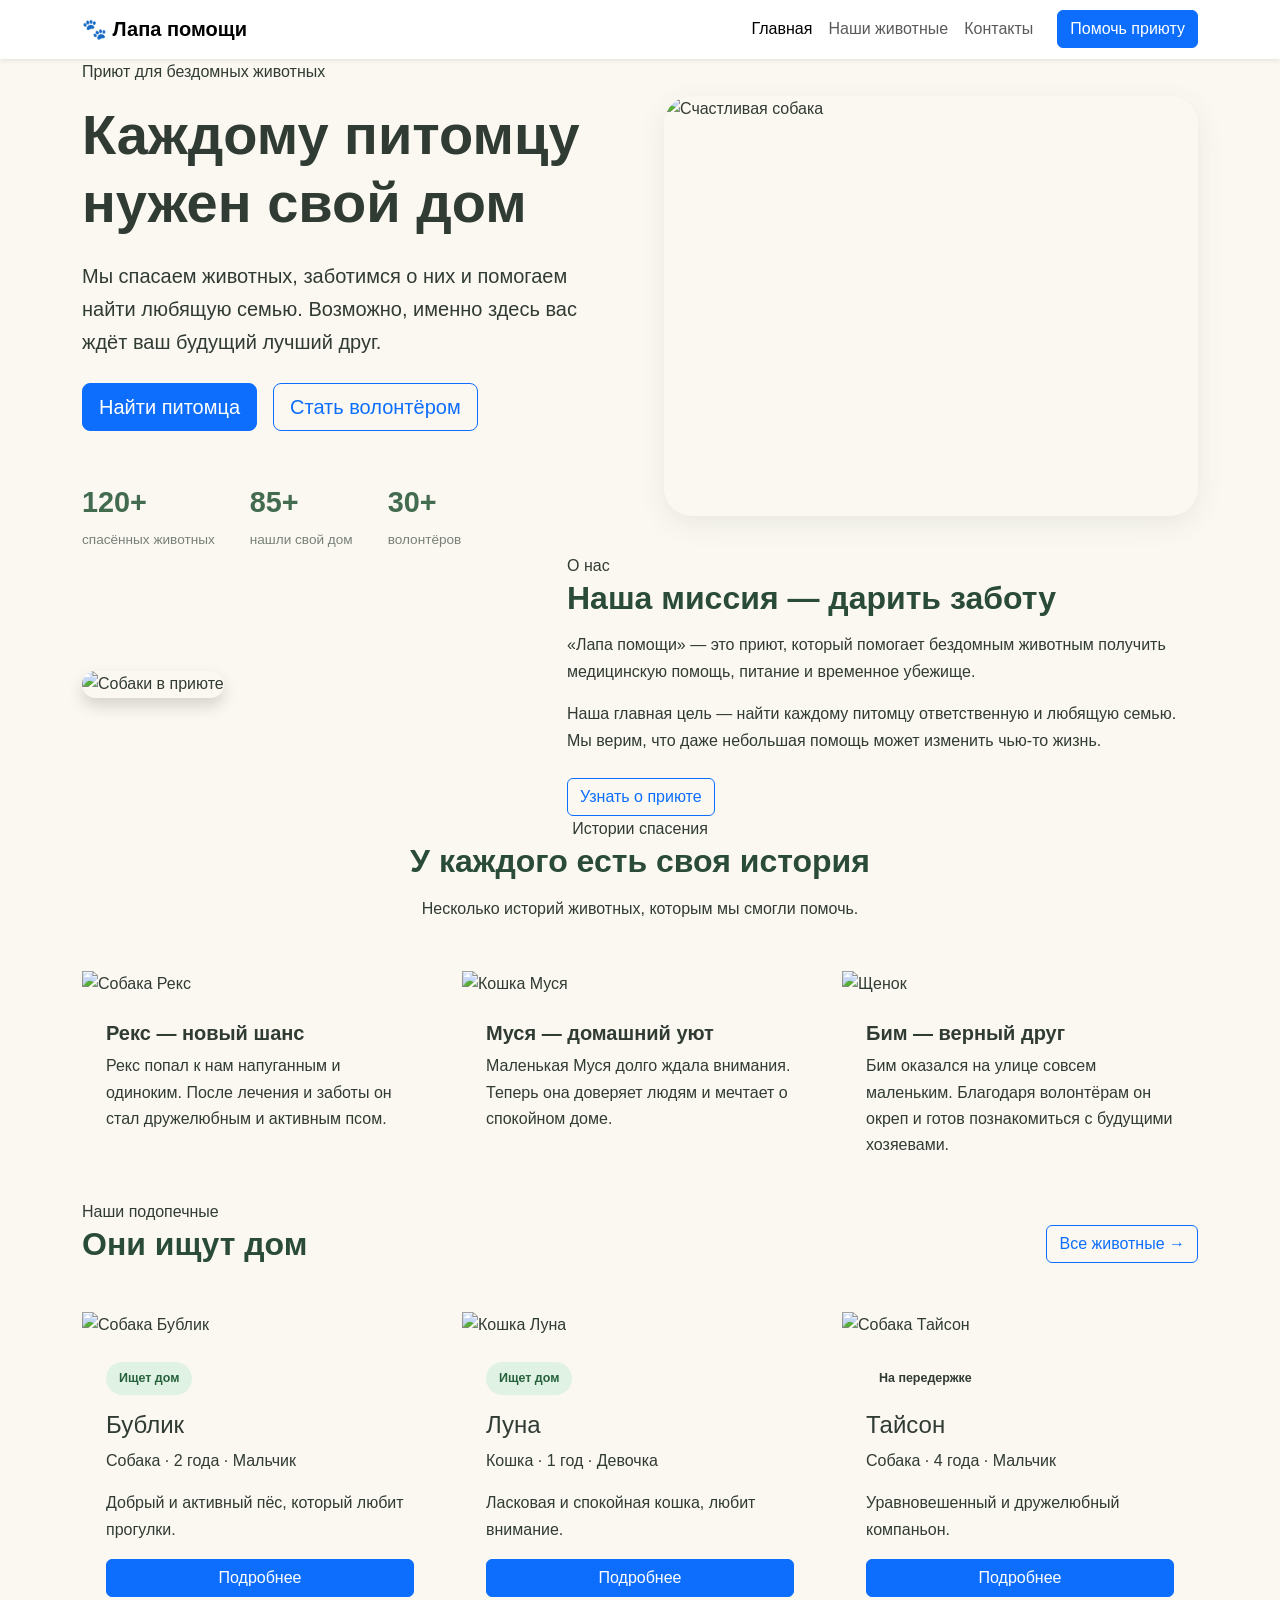
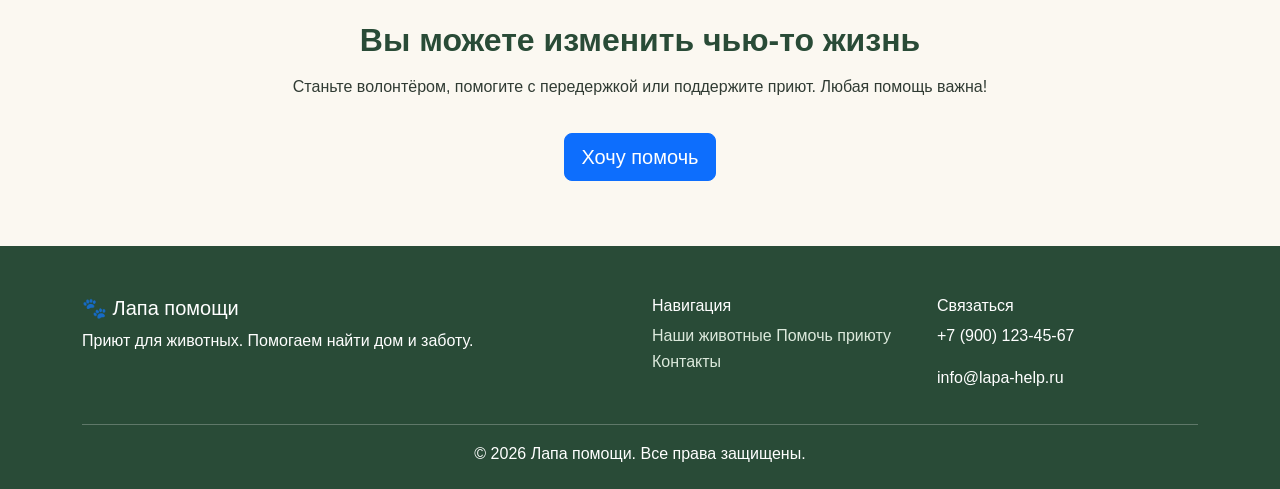
==== index.html @ 1a4f755c "Добавлен сайт приюта Лапа помощи" ====
<!DOCTYPE html>
<html lang="ru">
<head>
    <meta charset="UTF-8">
    <meta name="viewport" content="width=device-width, initial-scale=1.0">
    <title>Лапа помощи — приют для животных</title>

    <link href="https://cdn.jsdelivr.net/npm/bootstrap@5.3.8/dist/css/bootstrap.min.css" rel="stylesheet">
    <link rel="stylesheet" href="css/style.css">
</head>
<body>

<!-- Навигация -->
<nav class="navbar navbar-expand-lg navbar-light bg-white sticky-top shadow-sm">
    <div class="container">
        <a class="navbar-brand fw-bold" href="index.html">
            🐾 Лапа помощи
        </a>

        <button class="navbar-toggler" type="button"
                data-bs-toggle="collapse" data-bs-target="#mainNavbar">
            <span class="navbar-toggler-icon"></span>
        </button>

        <div class="collapse navbar-collapse" id="mainNavbar">
            <ul class="navbar-nav ms-auto align-items-lg-center">
                <li class="nav-item">
                    <a class="nav-link active" href="index.html">Главная</a>
                </li>
                <li class="nav-item">
                    <a class="nav-link" href="catalog.html">Наши животные</a>
                </li>
                <li class="nav-item">
                    <a class="nav-link" href="contacts.html">Контакты</a>
                </li>
                <li class="nav-item ms-lg-3">
                    <a class="btn btn-primary" href="order.html">Помочь приюту</a>
                </li>
            </ul>
        </div>
    </div>
</nav>

<!-- Главный экран -->
<header class="hero-section">
    <div class="container">
        <div class="row align-items-center g-5">
            <div class="col-lg-6">
                <span class="section-label">Приют для бездомных животных</span>

                <h1 class="display-4 fw-bold mt-3">
                    Каждому питомцу нужен <span class="text-accent">свой дом</span>
                </h1>

                <p class="lead mt-4">
                    Мы спасаем животных, заботимся о них и помогаем найти
                    любящую семью. Возможно, именно здесь вас ждёт
                    ваш будущий лучший друг.
                </p>

                <div class="d-flex flex-wrap gap-3 mt-4">
                    <a href="catalog.html" class="btn btn-primary btn-lg">
                        Найти питомца
                    </a>

                    <button class="btn btn-outline-primary btn-lg"
                            data-bs-toggle="modal"
                            data-bs-target="#quickHelpModal">
                        Стать волонтёром
                    </button>
                </div>

                <div class="hero-stats mt-5">
                    <div>
                        <strong>120+</strong>
                        <span>спасённых животных</span>
                    </div>
                    <div>
                        <strong>85+</strong>
                        <span>нашли свой дом</span>
                    </div>
                    <div>
                        <strong>30+</strong>
                        <span>волонтёров</span>
                    </div>
                </div>
            </div>

            <div class="col-lg-6">
                <img
                    src="https://images.unsplash.com/photo-1552053831-71594a27632d?auto=format&fit=crop&w=1000&q=85"
                    alt="Счастливая собака"
                    class="img-fluid hero-image">
            </div>
        </div>
    </div>
</header>

<!-- О приюте -->
<section class="section-padding">
    <div class="container">
        <div class="row align-items-center g-5">
            <div class="col-lg-5">
                <img
                    src="https://images.unsplash.com/photo-1548199973-03cce0bbc87b?auto=format&fit=crop&w=900&q=85"
                    alt="Собаки в приюте"
                    class="img-fluid rounded-4 shadow">
            </div>

            <div class="col-lg-7">
                <span class="section-label">О нас</span>
                <h2 class="section-title">Наша миссия — дарить заботу</h2>

                <p>
                    «Лапа помощи» — это приют, который помогает бездомным
                    животным получить медицинскую помощь, питание и временное
                    убежище.
                </p>

                <p>
                    Наша главная цель — найти каждому питомцу ответственную
                    и любящую семью. Мы верим, что даже небольшая помощь
                    может изменить чью-то жизнь.
                </p>

                <a href="contacts.html" class="btn btn-outline-primary mt-2">
                    Узнать о приюте
                </a>
            </div>
        </div>
    </div>
</section>

<!-- Истории животных -->
<section class="section-padding bg-soft">
    <div class="container">
        <div class="text-center mb-5">
            <span class="section-label">Истории спасения</span>
            <h2 class="section-title">У каждого есть своя история</h2>
            <p class="section-subtitle">
                Несколько историй животных, которым мы смогли помочь.
            </p>
        </div>

        <div class="row g-4">
            <div class="col-md-4">
                <article class="story-card h-100">
                    <img
                        src="https://images.unsplash.com/photo-1543466835-00a7907e9de1?auto=format&fit=crop&w=700&q=85"
                        alt="Собака Рекс">
                    <div class="p-4">
                        <h3 class="h5 fw-bold">Рекс — новый шанс</h3>
                        <p>
                            Рекс попал к нам напуганным и одиноким.
                            После лечения и заботы он стал дружелюбным
                            и активным псом.
                        </p>
                    </div>
                </article>
            </div>

            <div class="col-md-4">
                <article class="story-card h-100">
                    <img
                        src="https://images.unsplash.com/photo-1514888286974-6c03e2ca1dba?auto=format&fit=crop&w=700&q=85"
                        alt="Кошка Муся">
                    <div class="p-4">
                        <h3 class="h5 fw-bold">Муся — домашний уют</h3>
                        <p>
                            Маленькая Муся долго ждала внимания.
                            Теперь она доверяет людям и мечтает
                            о спокойном доме.
                        </p>
                    </div>
                </article>
            </div>

            <div class="col-md-4">
                <article class="story-card h-100">
                    <img
                        src="https://images.unsplash.com/photo-1551717743-49959800b1f6?auto=format&fit=crop&w=700&q=85"
                        alt="Щенок">
                    <div class="p-4">
                        <h3 class="h5 fw-bold">Бим — верный друг</h3>
                        <p>
                            Бим оказался на улице совсем маленьким.
                            Благодаря волонтёрам он окреп и готов
                            познакомиться с будущими хозяевами.
                        </p>
                    </div>
                </article>
            </div>
        </div>
    </div>
</section>

<!-- Питомцы -->
<section class="section-padding">
    <div class="container">
        <div class="d-flex flex-wrap justify-content-between align-items-end mb-5 gap-3">
            <div>
                <span class="section-label">Наши подопечные</span>
                <h2 class="section-title mb-0">Они ищут дом</h2>
            </div>

            <a href="catalog.html" class="btn btn-outline-primary">
                Все животные →
            </a>
        </div>

        <div class="row g-4">
            <div class="col-md-4">
                <article class="pet-card h-100">
                    <img
                        src="https://images.unsplash.com/photo-1537151625747-768eb6cf92b2?auto=format&fit=crop&w=700&q=85"
                        alt="Собака Бублик">
                    <div class="p-4">
                        <span class="status status-home">Ищет дом</span>
                        <h3 class="h4 mt-3">Бублик</h3>
                        <p class="pet-description">Собака · 2 года · Мальчик</p>
                        <p>Добрый и активный пёс, который любит прогулки.</p>
                        <a href="product.html?animal=bublik"
                           class="btn btn-primary w-100">
                            Подробнее
                        </a>
                    </div>
                </article>
            </div>

            <div class="col-md-4">
                <article class="pet-card h-100">
                    <img
                        src="https://images.unsplash.com/photo-1573865526739-10659fec78a5?auto=format&fit=crop&w=700&q=85"
                        alt="Кошка Луна">
                    <div class="p-4">
                        <span class="status status-home">Ищет дом</span>
                        <h3 class="h4 mt-3">Луна</h3>
                        <p class="pet-description">Кошка · 1 год · Девочка</p>
                        <p>Ласковая и спокойная кошка, любит внимание.</p>
                        <a href="product.html?animal=luna"
                           class="btn btn-primary w-100">
                            Подробнее
                        </a>
                    </div>
                </article>
            </div>

            <div class="col-md-4">
                <article class="pet-card h-100">
                    <img
                        src="https://images.unsplash.com/photo-1548199973-03cce0bbc87b?auto=format&fit=crop&w=700&q=85"
                        alt="Собака Тайсон">
                    <div class="p-4">
                        <span class="status status-foster">На передержке</span>
                        <h3 class="h4 mt-3">Тайсон</h3>
                        <p class="pet-description">Собака · 4 года · Мальчик</p>
                        <p>Уравновешенный и дружелюбный компаньон.</p>
                        <a href="product.html?animal=tyson"
                           class="btn btn-primary w-100">
                            Подробнее
                        </a>
                    </div>
                </article>
            </div>
        </div>
    </div>
</section>

<!-- Призыв помочь -->
<section class="help-section section-padding">
    <div class="container text-center">
        <h2 class="section-title">Вы можете изменить чью-то жизнь</h2>
        <p class="section-subtitle">
            Станьте волонтёром, помогите с передержкой или поддержите приют.
            Любая помощь важна!
        </p>

        <button class="btn btn-primary btn-lg mt-3"
                data-bs-toggle="modal"
                data-bs-target="#quickHelpModal">
            Хочу помочь
        </button>
    </div>
</section>

<!-- Контакты внизу -->
<footer class="site-footer">
    <div class="container">
        <div class="row g-4">
            <div class="col-md-6">
                <h3 class="h5">🐾 Лапа помощи</h3>
                <p>Приют для животных. Помогаем найти дом и заботу.</p>
            </div>

            <div class="col-md-3">
                <h3 class="h6">Навигация</h3>
                <a href="catalog.html">Наши животные</a>
                <a href="order.html">Помочь приюту</a>
                <a href="contacts.html">Контакты</a>
            </div>

            <div class="col-md-3">
                <h3 class="h6">Связаться</h3>
                <p>+7 (900) 123-45-67</p>
                <p>info@lapa-help.ru</p>
            </div>
        </div>

        <hr>
        <p class="text-center mb-0">
            © 2026 Лапа помощи. Все права защищены.
        </p>
    </div>
</footer>

<!-- Модальное окно быстрой заявки -->
<div class="modal fade" id="quickHelpModal" tabindex="-1"
     aria-labelledby="quickHelpModalLabel" aria-hidden="true">
    <div class="modal-dialog modal-dialog-centered">
        <div class="modal-content">
            <div class="modal-header">
                <h2 class="modal-title fs-5" id="quickHelpModalLabel">
                    Заявка на помощь приюту
                </h2>
                <button type="button" class="btn-close"
                        data-bs-dismiss="modal" aria-label="Закрыть"></button>
            </div>

            <div class="modal-body">
                <form class="js-demo-form">
                    <div class="mb-3">
                        <label for="quick-name" class="form-label">Ваше имя</label>
                        <input type="text" class="form-control" id="quick-name"
                               name="name" required>
                    </div>

                    <div class="mb-3">
                        <label for="quick-phone" class="form-label">Телефон</label>
                        <input type="tel" class="form-control" id="quick-phone"
                               name="phone" placeholder="+7..." required>
                    </div>

                    <div class="mb-3">
                        <label for="help-type" class="form-label">Как хотите помочь?</label>
                        <select class="form-select" id="help-type"
                                name="help_type" required>
                            <option value="">Выберите вариант</option>
                            <option value="volunteer">Волонтёрство</option>
                            <option value="visit">Посещение приюта</option>
                            <option value="financial">Финансовая помощь</option>
                        </select>
                    </div>

                    <button type="submit" class="btn btn-primary w-100">
                        Отправить заявку
                    </button>

                    <div class="form-status mt-3" data-form-status
                         role="status" aria-live="polite"></div>
                </form>
            </div>
        </div>
    </div>
</div>

<script src="https://cdn.jsdelivr.net/npm/bootstrap@5.3.8/dist/js/bootstrap.bundle.min.js"></script>
<script src="js/main.js" defer></script>
</body>
</html>
---- css/style.css ----
:root {
    --green: #426b50;
    --green-dark: #294b37;
    --green-light: #e7efe5;
    --cream: #fbf8f1;
    --orange: #e9a15b;
    --text: #303b33;
    --muted: #778078;
    --white: #ffffff;
    --shadow: 0 8px 28px rgba(41, 75, 55, 0.09);
}

* {
    box-sizing: border-box;
}

html {
    scroll-behavior: smooth;
}

body {
    margin: 0;
    color: var(--text);
    background: var(--cream);
    font-family: Arial, sans-serif;
    line-height: 1.65;
}

a {
    text-decoration: none;
}

/* Навигация */

.site-nav {
    background: var(--green-dark);
    padding: 14px 0;
    box-shadow: 0 3px 15px rgba(0, 0, 0, 0.08);
}

.site-brand {
    display: flex;
    align-items: center;
    gap: 10px;
    color: white;
    font-size: 1.5rem;
    font-weight: 800;
}

.brand-icon {
    display: grid;
    place-items: center;
    width: 43px;
    height: 43px;
    background: white;
    border-radius: 14px;
    font-size: 25px;
}

.site-nav .nav-link {
    color: rgba(255,255,255,.88);
    font-weight: 600;
    padding: 10px 13px !important;
    transition: .2s;
}

.site-nav .nav-link:hover,
.site-nav .nav-link.active {
    color: var(--orange);
}

/* Кнопки */

.btn-paw {
    display: inline-block;
    background: var(--orange);
    color: #30271e;
    border: 2px solid var(--orange);
    border-radius: 30px;
    padding: 12px 25px;
    font-weight: 700;
    transition: .25s;
}

.btn-paw:hover {
    background: #f5b878;
    border-color: #f5b878;
    color: #30271e;
    transform: translateY(-3px);
}

.btn-outline-paw {
    display: inline-block;
    color: var(--green);
    border: 2px solid var(--green);
    border-radius: 30px;
    padding: 11px 24px;
    font-weight: 700;
    transition: .25s;
}

.btn-outline-paw:hover {
    background: var(--green);
    color: white;
}

/* Главный экран */

.hero {
    padding: 70px 0;
    background: linear-gradient(120deg, #e7efe5, #fbf8f1);
    overflow: hidden;
}

.hero .row {
    align-items: center;
}

.hero h1 {
    color: var(--green-dark);
    font-size: clamp(2.3rem, 4.5vw, 4rem);
    font-weight: 800;
    line-height: 1.15;
    margin-bottom: 24px;
}

.hero p {
    color: var(--muted);
    font-size: 1.12rem;
    line-height: 1.8;
    margin-bottom: 28px;
}

.hero-image {
    display: block;
    width: 100%;
    height: 420px;
    object-fit: cover;
    object-position: center;
    border-radius: 28px;
    box-shadow: var(--shadow);
}

.eyebrow {
    color: #b87535;
    text-transform: uppercase;
    font-weight: 800;
    font-size: .78rem;
    letter-spacing: 2px;
}

/* Заголовки и секции */

.section-title {
    color: var(--green-dark);
    font-weight: 800;
    margin-bottom: 15px;
}

.section-text {
    color: var(--muted);
    line-height: 1.8;
}

.page-header {
    padding: 60px 0 40px;
    background: var(--green-light);
}

.page-header h1 {
    color: var(--green-dark);
    font-weight: 800;
}

/* Карточки */

.info-card,
.animal-card,
.contact-card,
.help-card {
    height: 100%;
    background: white;
    border: 0;
    border-radius: 22px;
    overflow: hidden;
    box-shadow: var(--shadow);
    transition: transform .25s, box-shadow .25s;
}

.info-card:hover,
.animal-card:hover {
    transform: translateY(-6px);
    box-shadow: 0 15px 35px rgba(41, 75, 55, .15);
}

.info-icon {
    display: grid;
    place-items: center;
    width: 62px;
    height: 62px;
    background: var(--green-light);
    border-radius: 20px;
    font-size: 29px;
}

.animal-image {
    display: block;
    width: 100%;
    height: 250px;
    object-fit: cover;
    background: var(--green-light);
}

.animal-card .card-body {
    padding: 23px;
}

.animal-card h3 {
    color: var(--green-dark);
    font-weight: 800;
}

.animal-meta {
    color: var(--muted);
    font-size: .9rem;
}

/* Статусы животных */

.status {
    display: inline-block;
    border-radius: 30px;
    padding: 6px 13px;
    font-size: .78rem;
    font-weight: 700;
}

.status-home {
    color: #27623d;
    background: #dff2e3;
}

.status-temporary {
    color: #885b1b;
    background: #fff0d2;
}

.status-found {
    color: #52616b;
    background: #e8edf0;
}

/* Фильтры */

.filter-button {
    border: 1px solid #cad8cb;
    background: white;
    color: var(--green);
    border-radius: 30px;
    padding: 10px 20px;
    font-weight: 600;
    transition: .2s;
}

.filter-button.active,
.filter-button:hover {
    color: white;
    background: var(--green);
    border-color: var(--green);
}

/* Страница животного */

.animal-detail-image {
    display: block;
    width: 100%;
    max-height: 480px;
    object-fit: cover;
    border-radius: 25px;
    box-shadow: var(--shadow);
}

.animal-data {
    width: 100%;
    background: white;
    border-radius: 16px;
    overflow: hidden;
}

.animal-data th,
.animal-data td {
    padding: 14px 16px;
    border-bottom: 1px solid #edf0eb;
}

.animal-data th {
    color: var(--green);
    width: 45%;
}

/* Аккордеон */

.accordion-item {
    border: 0;
    margin-bottom: 12px;
    border-radius: 14px !important;
    overflow: hidden;
    box-shadow: 0 3px 12px rgba(41, 75, 55, .05);
}

.accordion-button {
    color: var(--green-dark);
    font-weight: 700;
    background: white;
}

.accordion-button:not(.collapsed) {
    color: var(--green-dark);
    background: var(--green-light);
    box-shadow: none;
}

/* Формы */

.form-section {
    background: white;
    padding: 35px;
    border-radius: 24px;
    box-shadow: var(--shadow);
}

.form-label {
    color: var(--green-dark);
    font-weight: 700;
}

.form-control,
.form-select {
    padding: 13px 15px;
    border: 1px solid #d6dfd6;
    border-radius: 12px;
}

.form-control:focus,
.form-select:focus {
    border-color: #6b9b76;
    box-shadow: 0 0 0 .2rem rgba(49,91,69,.15);
}

.form-control.is-invalid,
.form-select.is-invalid {
    border-color: #dc3545;
}

/* Карта */

.map-frame {
    width: 100%;
    height: 390px;
    border: 0;
    border-radius: 20px;
}

/* Подвал */

.site-footer {
    margin-top: 65px;
    padding: 50px 0 22px;
    color: white;
    background: var(--green-dark);
}

.site-footer a {
    color: #dce9dc;
}

.site-footer a:hover {
    color: var(--orange);
}

.footer-muted {
    color: #c3d1c5;
    line-height: 1.8;
}

.footer-line {
    border-color: rgba(255,255,255,.2);
}

/* Дополнительные блоки */

.hero-stats {
    display: flex;
    flex-wrap: wrap;
    gap: 35px;
    margin-top: 35px;
}

.hero-stats strong {
    display: block;
    color: var(--green);
    font-size: 1.8rem;
}

.hero-stats span {
    color: var(--muted);
    font-size: .85rem;
}

.cta-section {
    padding: 60px 0;
    color: white;
    background: var(--green);
    border-radius: 25px;
}

.cta-section h2 {
    font-weight: 800;
}

.modal-content {
    border: 0;
    border-radius: 22px;
}

.modal-header {
    background: var(--green-light);
    border-radius: 22px 22px 0 0;
}

.alert-demo {
    display: none;
    padding: 14px;
    margin-top: 15px;
    border-radius: 10px;
    color: #245c35;
    background: #e0f2e4;
}

.alert-demo.show {
    display: block;
}

.empty-message {
    display: none;
    text-align: center;
    padding: 35px;
    color: var(--muted);
}

/* Адаптация под планшеты и телефоны */

@media (max-width: 991px) {
    .hero {
        padding: 45px 0;
    }

    .hero-image {
        height: 340px;
    }

    .site-nav .navbar-collapse {
        padding-top: 15px;
    }
}

@media (max-width: 575px) {
    .hero-image {
        height: 250px;
    }

    .animal-image {
        height: 220px;
    }

    .form-section {
        padding: 20px;
    }

    .hero-stats {
        gap: 20px;
    }

    .map-frame {
        height: 300px;
    }

    .page-header {
        padding: 40px 0 25px;
    }
}

@media (prefers-reduced-motion: reduce) {
    *,
    *::before,
    *::after {
        scroll-behavior: auto !important;
        transition-duration: .01ms !important;
    }
}
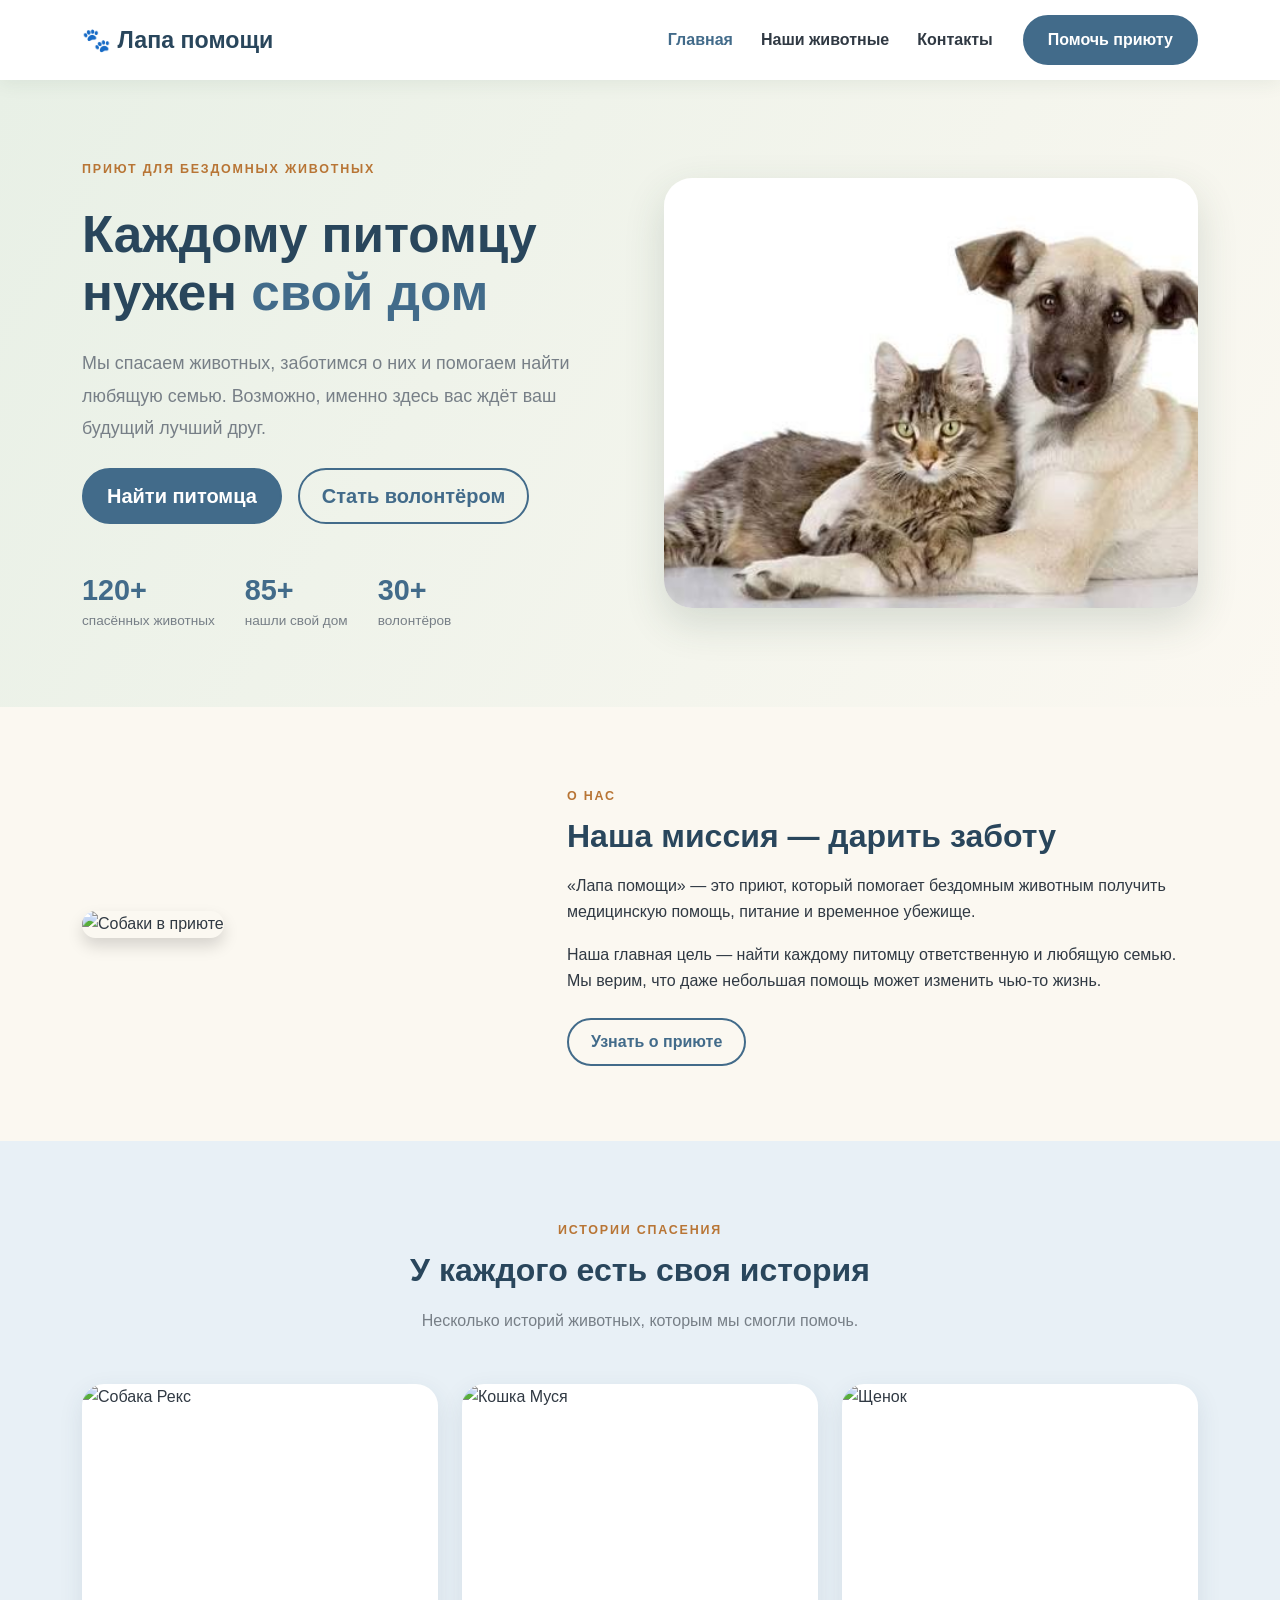
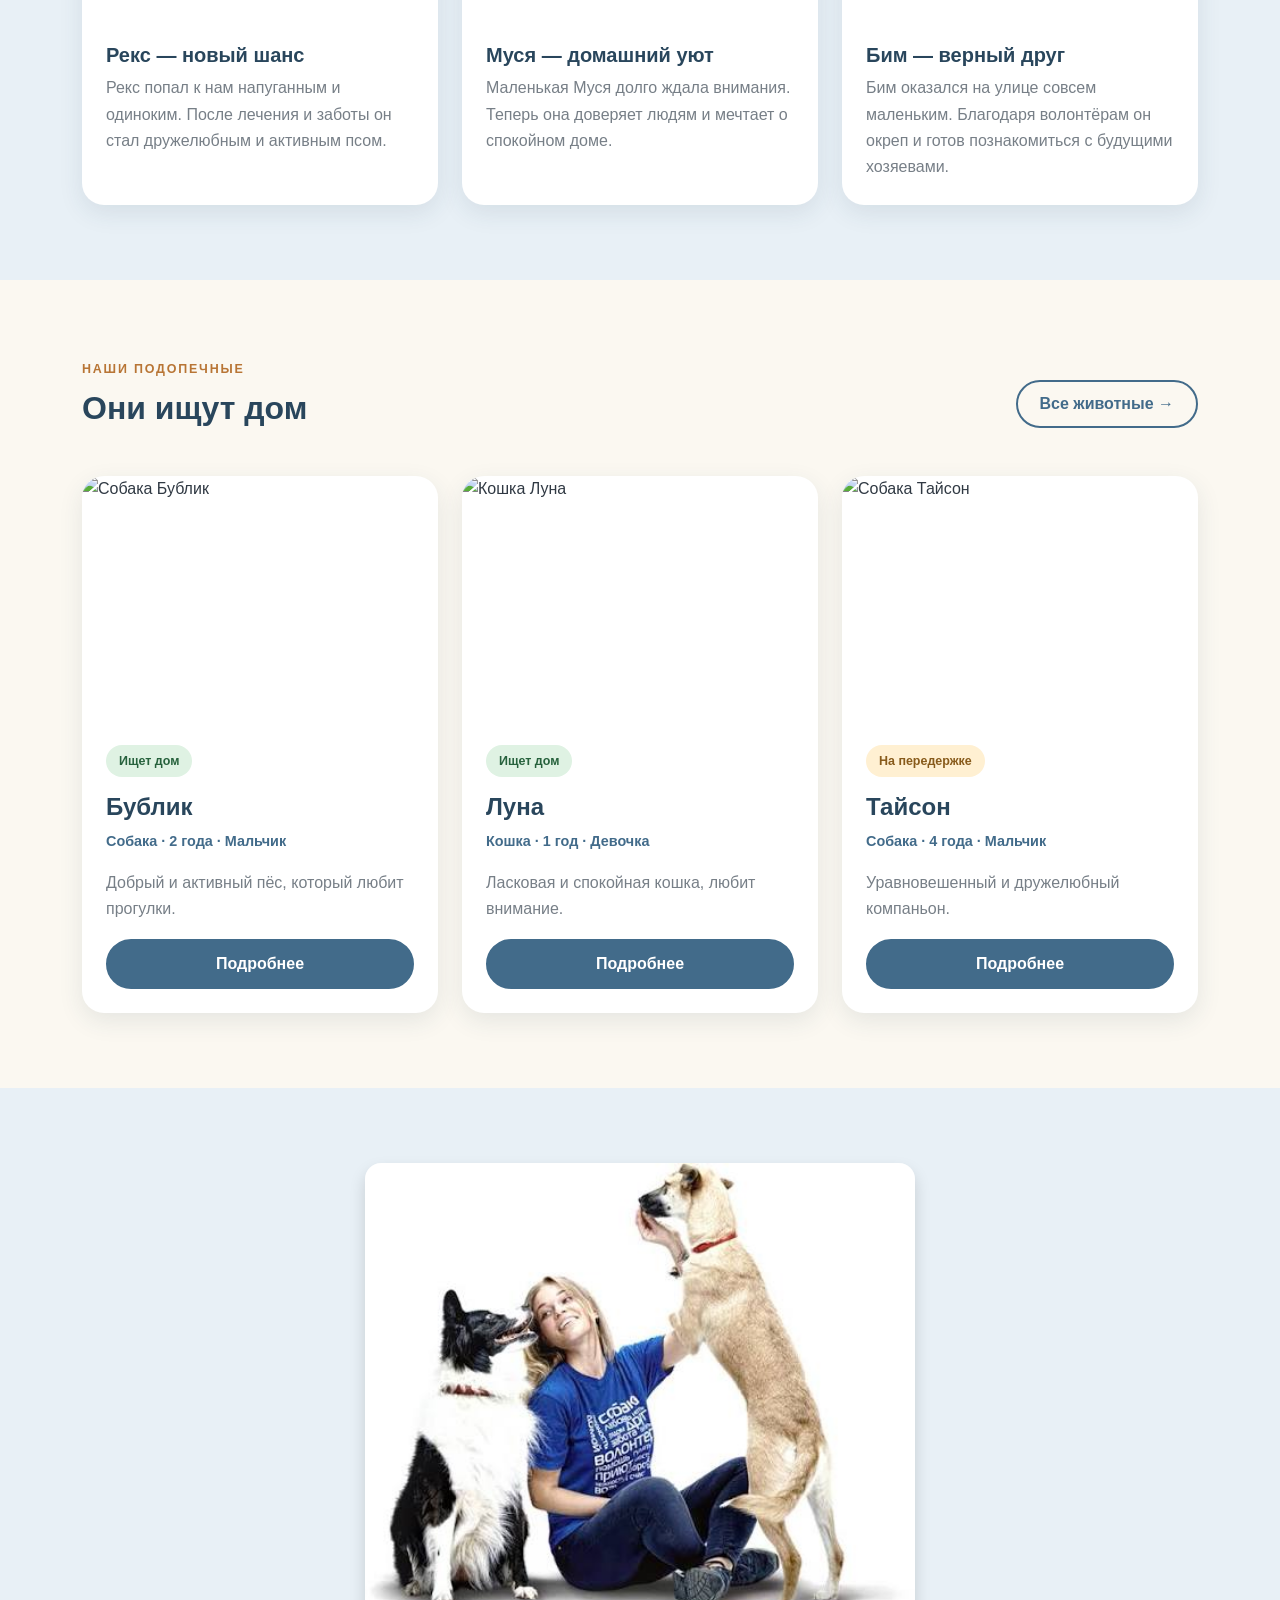
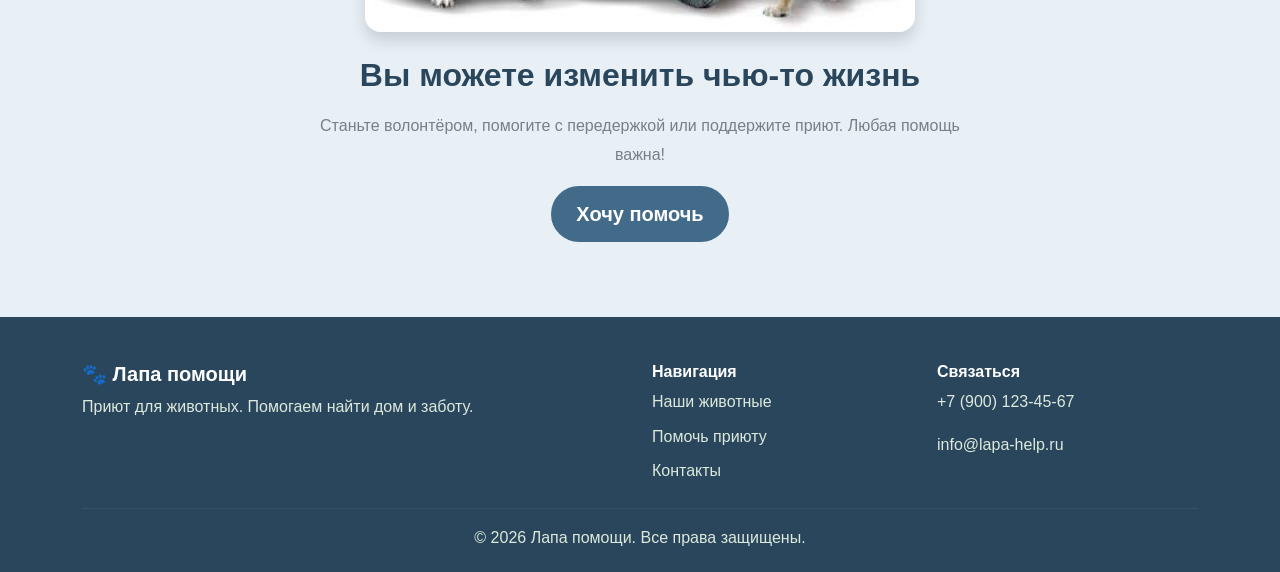
==== commit 2d4bb781: "Обновление сайта приюта." ====
--- a/index.html
+++ b/index.html
@@ -1,4 +1,3 @@
-
 <!DOCTYPE html>
 <html lang="ru">
 <head>
@@ -89,8 +88,8 @@
 
             <div class="col-lg-6">
                 <img
-                    src="https://images.unsplash.com/photo-1552053831-71594a27632d?auto=format&fit=crop&w=1000&q=85"
-                    alt="Счастливая собака"
+                    src="images/вместе.jpg"
+                    alt="Собака и кошка из приюта"
                     class="img-fluid hero-image">
             </div>
         </div>
@@ -270,6 +269,11 @@
 <!-- Призыв помочь -->
 <section class="help-section section-padding">
     <div class="container text-center">
+        <img
+            src="images/волон.jpg"
+            alt="Волонтёр помогает животным"
+            class="img-fluid rounded-4 shadow mb-4"
+            style="max-width: 550px; width: 100%;">
         <h2 class="section-title">Вы можете изменить чью-то жизнь</h2>
         <p class="section-subtitle">
             Станьте волонтёром, помогите с передержкой или поддержите приют.
--- a/css/style.css
+++ b/css/style.css
@@ -1,14 +1,18 @@
+
+/* =================================
+   ЛАПА ПОМОЩИ — ОБЩИЕ НАСТРОЙКИ
+================================= */
 
 :root {
-    --green: #426b50;
-    --green-dark: #294b37;
-    --green-light: #e7efe5;
-    --cream: #fbf8f1;
-    --orange: #e9a15b;
-    --text: #303b33;
-    --muted: #778078;
-    --white: #ffffff;
-    --shadow: 0 8px 28px rgba(41, 75, 55, 0.09);
+    --green: #426B8A;
+    --green-dark: #29465C;
+    --green-light: #E8F0F6;
+    --cream: #FBF8F1;
+    --orange: #E9A15B;
+    --text: #303943;
+    --muted: #777F87;
+    --white: #FFFFFF;
+    --shadow: 0 8px 25px rgba(41, 70, 92, 0.10);
 }
 
 * {
@@ -21,217 +25,279 @@
 
 body {
     margin: 0;
+    background: var(--cream);
     color: var(--text);
-    background: var(--cream);
     font-family: Arial, sans-serif;
     line-height: 1.65;
 }
 
+img {
+    max-width: 100%;
+}
+
 a {
     text-decoration: none;
 }
 
-/* Навигация */
-
-.site-nav {
-    background: var(--green-dark);
-    padding: 14px 0;
-    box-shadow: 0 3px 15px rgba(0, 0, 0, 0.08);
-}
-
-.site-brand {
-    display: flex;
-    align-items: center;
-    gap: 10px;
-    color: white;
-    font-size: 1.5rem;
-    font-weight: 800;
-}
-
-.brand-icon {
-    display: grid;
-    place-items: center;
-    width: 43px;
-    height: 43px;
-    background: white;
-    border-radius: 14px;
-    font-size: 25px;
-}
-
-.site-nav .nav-link {
-    color: rgba(255,255,255,.88);
+/* =================================
+   НАВИГАЦИЯ
+================================= */
+
+.navbar {
+    background: var(--white) !important;
+    padding: 15px 0;
+    box-shadow: 0 3px 18px rgba(41, 75, 55, .08) !important;
+}
+
+.navbar-brand {
+    color: var(--green-dark) !important;
+    font-size: 1.45rem;
+    font-weight: 800 !important;
+}
+
+.navbar .nav-link {
+    color: var(--text);
     font-weight: 600;
-    padding: 10px 13px !important;
+    padding: 10px 14px !important;
     transition: .2s;
 }
 
-.site-nav .nav-link:hover,
-.site-nav .nav-link.active {
-    color: var(--orange);
-}
-
-/* Кнопки */
-
-.btn-paw {
-    display: inline-block;
-    background: var(--orange);
-    color: #30271e;
-    border: 2px solid var(--orange);
-    border-radius: 30px;
-    padding: 12px 25px;
+.navbar .nav-link:hover,
+.navbar .nav-link.active {
+    color: var(--green) !important;
+}
+
+/* =================================
+   КНОПКИ
+================================= */
+
+.btn-primary {
+    color: white !important;
+    background: var(--green) !important;
+    border: 2px solid var(--green) !important;
+    border-radius: 30px !important;
+    padding: 11px 23px;
     font-weight: 700;
     transition: .25s;
 }
 
-.btn-paw:hover {
-    background: #f5b878;
-    border-color: #f5b878;
-    color: #30271e;
-    transform: translateY(-3px);
-}
-
-.btn-outline-paw {
-    display: inline-block;
-    color: var(--green);
-    border: 2px solid var(--green);
-    border-radius: 30px;
-    padding: 11px 24px;
+.btn-primary:hover {
+    background: var(--green-dark) !important;
+    border-color: var(--green-dark) !important;
+    transform: translateY(-2px);
+}
+
+.btn-outline-primary {
+    color: var(--green) !important;
+    background: transparent !important;
+    border: 2px solid var(--green) !important;
+    border-radius: 30px !important;
+    padding: 10px 22px;
     font-weight: 700;
     transition: .25s;
 }
 
-.btn-outline-paw:hover {
-    background: var(--green);
-    color: white;
-}
-
-/* Главный экран */
-
-.hero {
-    padding: 70px 0;
-    background: linear-gradient(120deg, #e7efe5, #fbf8f1);
+.btn-outline-primary:hover {
+    color: white !important;
+    background: var(--green) !important;
+}
+
+.btn-outline-secondary {
+    border-radius: 25px;
+}
+
+/* =================================
+   ГЛАВНЫЙ ЭКРАН
+================================= */
+
+.hero-section {
+    position: relative;
+    padding: 75px 0;
+    background: linear-gradient(120deg, #e8f0e6, #fbf8f1);
     overflow: hidden;
 }
 
-.hero .row {
+.hero-section .container {
+    position: relative;
+}
+
+.hero-section .row {
     align-items: center;
 }
 
-.hero h1 {
-    color: var(--green-dark);
-    font-size: clamp(2.3rem, 4.5vw, 4rem);
+.hero-section .col-lg-6 {
+    min-width: 0;
+}
+
+.hero-section h1 {
+    color: var(--green-dark);
+    font-size: clamp(2.3rem, 4vw, 3.7rem);
     font-weight: 800;
     line-height: 1.15;
-    margin-bottom: 24px;
-}
-
-.hero p {
+    overflow-wrap: break-word;
+}
+
+.hero-section p {
+    max-width: 560px;
     color: var(--muted);
     font-size: 1.12rem;
     line-height: 1.8;
-    margin-bottom: 28px;
-}
-
-.hero-image {
+}
+
+.hero-section .hero-image {
     display: block;
     width: 100%;
-    height: 420px;
+    height: 430px;
     object-fit: cover;
     object-position: center;
     border-radius: 28px;
-    box-shadow: var(--shadow);
-}
-
-.eyebrow {
+    box-shadow: 0 15px 40px rgba(41, 75, 55, .16);
+}
+
+.text-accent {
+    color: var(--green) !important;
+}
+
+/* Статистика */
+
+.hero-stats {
+    display: flex;
+    flex-wrap: wrap;
+    gap: 30px;
+}
+
+.hero-stats > div {
+    display: flex;
+    flex-direction: column;
+}
+
+.hero-stats strong {
+    color: var(--green);
+    font-size: 1.8rem;
+    line-height: 1.3;
+}
+
+.hero-stats span {
+    color: var(--muted);
+    font-size: .85rem;
+}
+
+/* =================================
+   ОБЩИЕ СЕКЦИИ
+================================= */
+
+.section-padding {
+    padding: 75px 0;
+}
+
+.bg-soft {
+    background: var(--green-light);
+}
+
+.section-label {
+    display: inline-block;
+    margin-bottom: 10px;
     color: #b87535;
+    font-size: .78rem;
+    font-weight: 800;
+    letter-spacing: 1.8px;
     text-transform: uppercase;
+}
+
+.section-title {
+    color: var(--green-dark);
     font-weight: 800;
-    font-size: .78rem;
-    letter-spacing: 2px;
-}
-
-/* Заголовки и секции */
-
-.section-title {
-    color: var(--green-dark);
-    font-weight: 800;
-    margin-bottom: 15px;
-}
-
-.section-text {
+    line-height: 1.2;
+    margin-bottom: 18px;
+}
+
+.section-subtitle {
+    max-width: 650px;
+    margin: 0 auto;
     color: var(--muted);
     line-height: 1.8;
 }
 
-.page-header {
-    padding: 60px 0 40px;
-    background: var(--green-light);
-}
-
-.page-header h1 {
-    color: var(--green-dark);
-    font-weight: 800;
-}
-
-/* Карточки */
-
-.info-card,
-.animal-card,
-.contact-card,
-.help-card {
+/* =================================
+   ИСТОРИИ ЖИВОТНЫХ
+================================= */
+
+.story-card {
     height: 100%;
     background: white;
-    border: 0;
     border-radius: 22px;
     overflow: hidden;
     box-shadow: var(--shadow);
     transition: transform .25s, box-shadow .25s;
 }
 
-.info-card:hover,
-.animal-card:hover {
+.story-card:hover {
     transform: translateY(-6px);
     box-shadow: 0 15px 35px rgba(41, 75, 55, .15);
 }
 
-.info-icon {
-    display: grid;
-    place-items: center;
-    width: 62px;
-    height: 62px;
-    background: var(--green-light);
-    border-radius: 20px;
-    font-size: 29px;
-}
-
-.animal-image {
+.story-card img {
     display: block;
     width: 100%;
-    height: 250px;
+    height: 235px;
     object-fit: cover;
-    background: var(--green-light);
-}
-
-.animal-card .card-body {
-    padding: 23px;
-}
-
-.animal-card h3 {
+}
+
+.story-card h3 {
+    color: var(--green-dark);
+}
+
+.story-card p {
+    color: var(--muted);
+    margin-bottom: 0;
+}
+
+/* =================================
+   КАРТОЧКИ ПИТОМЦЕВ
+================================= */
+
+.pet-card {
+    height: 100%;
+    background: white;
+    border-radius: 22px;
+    overflow: hidden;
+    box-shadow: var(--shadow);
+    transition: transform .25s, box-shadow .25s;
+}
+
+.pet-card:hover {
+    transform: translateY(-6px);
+    box-shadow: 0 15px 35px rgba(41, 75, 55, .15);
+}
+
+.pet-card > img {
+    display: block;
+    width: 100%;
+    height: 245px;
+    object-fit: cover;
+}
+
+.pet-card h3 {
     color: var(--green-dark);
     font-weight: 800;
 }
 
-.animal-meta {
+.pet-card p {
     color: var(--muted);
+}
+
+.pet-card .pet-description {
+    color: var(--green);
     font-size: .9rem;
-}
-
-/* Статусы животных */
+    font-weight: 700;
+}
+
+/* Статусы */
 
 .status {
     display: inline-block;
+    padding: 6px 13px;
     border-radius: 30px;
-    padding: 6px 13px;
     font-size: .78rem;
     font-weight: 700;
 }
@@ -241,78 +307,92 @@
     background: #dff2e3;
 }
 
-.status-temporary {
+.status-foster {
     color: #885b1b;
     background: #fff0d2;
 }
 
-.status-found {
+.status-adopted {
     color: #52616b;
     background: #e8edf0;
 }
 
-/* Фильтры */
-
-.filter-button {
-    border: 1px solid #cad8cb;
+/* =================================
+   ЗАГОЛОВОК СТРАНИЦЫ
+================================= */
+
+.page-header {
+    padding: 65px 0 50px;
+    background: var(--green-light);
+}
+
+.page-header h1 {
+    margin-top: 10px;
+}
+
+.page-header .section-subtitle {
+    margin-top: 12px;
+}
+
+/* =================================
+   ФИЛЬТРЫ КАТАЛОГА
+================================= */
+
+.filter-panel {
+    padding: 25px;
     background: white;
-    color: var(--green);
-    border-radius: 30px;
-    padding: 10px 20px;
-    font-weight: 600;
-    transition: .2s;
-}
-
-.filter-button.active,
-.filter-button:hover {
-    color: white;
-    background: var(--green);
-    border-color: var(--green);
-}
-
-/* Страница животного */
-
-.animal-detail-image {
+    border-radius: 20px;
+    box-shadow: var(--shadow);
+}
+
+.filter-panel h2 {
+    color: var(--green-dark);
+}
+
+/* =================================
+   СТРАНИЦА ЖИВОТНОГО
+================================= */
+
+#animal-photo {
     display: block;
     width: 100%;
-    max-height: 480px;
+    min-height: 300px;
+    max-height: 500px;
     object-fit: cover;
-    border-radius: 25px;
+    border-radius: 24px;
     box-shadow: var(--shadow);
 }
 
-.animal-data {
-    width: 100%;
+#animal-name {
+    color: var(--green-dark);
+}
+
+main.container {
+    min-height: 60vh;
+}
+
+.table {
+    overflow: hidden;
+    border-radius: 12px;
     background: white;
-    border-radius: 16px;
-    overflow: hidden;
-}
-
-.animal-data th,
-.animal-data td {
-    padding: 14px 16px;
-    border-bottom: 1px solid #edf0eb;
-}
-
-.animal-data th {
-    color: var(--green);
-    width: 45%;
-}
-
-/* Аккордеон */
+}
+
+.table th {
+    color: var(--green-dark);
+}
 
 .accordion-item {
+    margin-bottom: 12px;
     border: 0;
-    margin-bottom: 12px;
     border-radius: 14px !important;
     overflow: hidden;
-    box-shadow: 0 3px 12px rgba(41, 75, 55, .05);
+    box-shadow: 0 3px 12px rgba(41, 75, 55, .06);
 }
 
 .accordion-button {
     color: var(--green-dark);
+    background: white;
     font-weight: 700;
-    background: white;
 }
 
 .accordion-button:not(.collapsed) {
@@ -321,112 +401,83 @@
     box-shadow: none;
 }
 
-/* Формы */
-
-.form-section {
-    background: white;
-    padding: 35px;
-    border-radius: 24px;
-    box-shadow: var(--shadow);
-}
-
-.form-label {
-    color: var(--green-dark);
-    font-weight: 700;
-}
+/* =================================
+   БЛОК ПОМОЩИ
+================================= */
+
+.help-section {
+    background: var(--green-light);
+    text-align: center;
+}
+
+.help-section .section-title {
+    color: var(--green-dark);
+}
+
+/* =================================
+   ПОДВАЛ
+================================= */
+
+.site-footer {
+    padding: 45px 0 20px;
+    color: white;
+    background: var(--green-dark);
+}
+
+.site-footer h3 {
+    color: white;
+    font-weight: 800;
+}
+
+.site-footer p {
+    color: #dce9dc;
+}
+
+.site-footer a {
+    display: block;
+    width: fit-content;
+    margin-bottom: 8px;
+    color: #dce9dc;
+}
+
+.site-footer a:hover {
+    color: var(--orange);
+}
+
+.site-footer hr {
+    border-color: rgba(255,255,255,.25);
+}
+
+/* =================================
+   ФОРМЫ И МОДАЛЬНЫЕ ОКНА
+================================= */
 
 .form-control,
 .form-select {
-    padding: 13px 15px;
+    padding: 12px 14px;
     border: 1px solid #d6dfd6;
-    border-radius: 12px;
+    border-radius: 11px;
 }
 
 .form-control:focus,
 .form-select:focus {
-    border-color: #6b9b76;
-    box-shadow: 0 0 0 .2rem rgba(49,91,69,.15);
-}
-
-.form-control.is-invalid,
-.form-select.is-invalid {
-    border-color: #dc3545;
-}
-
-/* Карта */
-
-.map-frame {
-    width: 100%;
-    height: 390px;
+    border-color: var(--green);
+    box-shadow: 0 0 0 .2rem rgba(66, 107, 80, .15);
+}
+
+.form-label {
+    color: var(--green-dark);
+    font-weight: 700;
+}
+
+.modal-content {
     border: 0;
     border-radius: 20px;
-}
-
-/* Подвал */
-
-.site-footer {
-    margin-top: 65px;
-    padding: 50px 0 22px;
-    color: white;
-    background: var(--green-dark);
-}
-
-.site-footer a {
-    color: #dce9dc;
-}
-
-.site-footer a:hover {
-    color: var(--orange);
-}
-
-.footer-muted {
-    color: #c3d1c5;
-    line-height: 1.8;
-}
-
-.footer-line {
-    border-color: rgba(255,255,255,.2);
-}
-
-/* Дополнительные блоки */
-
-.hero-stats {
-    display: flex;
-    flex-wrap: wrap;
-    gap: 35px;
-    margin-top: 35px;
-}
-
-.hero-stats strong {
-    display: block;
-    color: var(--green);
-    font-size: 1.8rem;
-}
-
-.hero-stats span {
-    color: var(--muted);
-    font-size: .85rem;
-}
-
-.cta-section {
-    padding: 60px 0;
-    color: white;
-    background: var(--green);
-    border-radius: 25px;
-}
-
-.cta-section h2 {
-    font-weight: 800;
-}
-
-.modal-content {
-    border: 0;
-    border-radius: 22px;
+    overflow: hidden;
 }
 
 .modal-header {
     background: var(--green-light);
-    border-radius: 22px 22px 0 0;
 }
 
 .alert-demo {
@@ -442,52 +493,60 @@
     display: block;
 }
 
-.empty-message {
-    display: none;
-    text-align: center;
-    padding: 35px;
-    color: var(--muted);
-}
-
-/* Адаптация под планшеты и телефоны */
+/* =================================
+   АДАПТАЦИЯ
+================================= */
 
 @media (max-width: 991px) {
-    .hero {
-        padding: 45px 0;
-    }
-
-    .hero-image {
-        height: 340px;
-    }
-
-    .site-nav .navbar-collapse {
+    .hero-section {
+        padding: 50px 0;
+    }
+
+    .hero-section .hero-image {
+        height: 350px;
+    }
+
+    .section-padding {
+        padding: 55px 0;
+    }
+
+    .navbar-collapse {
         padding-top: 15px;
     }
 }
 
 @media (max-width: 575px) {
-    .hero-image {
-        height: 250px;
-    }
-
-    .animal-image {
+    .hero-section {
+        padding: 40px 0;
+    }
+
+    .hero-section h1 {
+        font-size: 2.25rem;
+    }
+
+    .hero-section .hero-image {
+        height: 260px;
+    }
+
+    .hero-stats {
+        gap: 18px;
+    }
+
+    .hero-stats strong {
+        font-size: 1.5rem;
+    }
+
+    .section-padding {
+        padding: 40px 0;
+    }
+
+    .story-card img,
+    .pet-card > img {
         height: 220px;
     }
 
-    .form-section {
-        padding: 20px;
-    }
-
-    .hero-stats {
-        gap: 20px;
-    }
-
-    .map-frame {
-        height: 300px;
-    }
-
     .page-header {
-        padding: 40px 0 25px;
+        padding: 45px 0 35px;
     }
 }
 
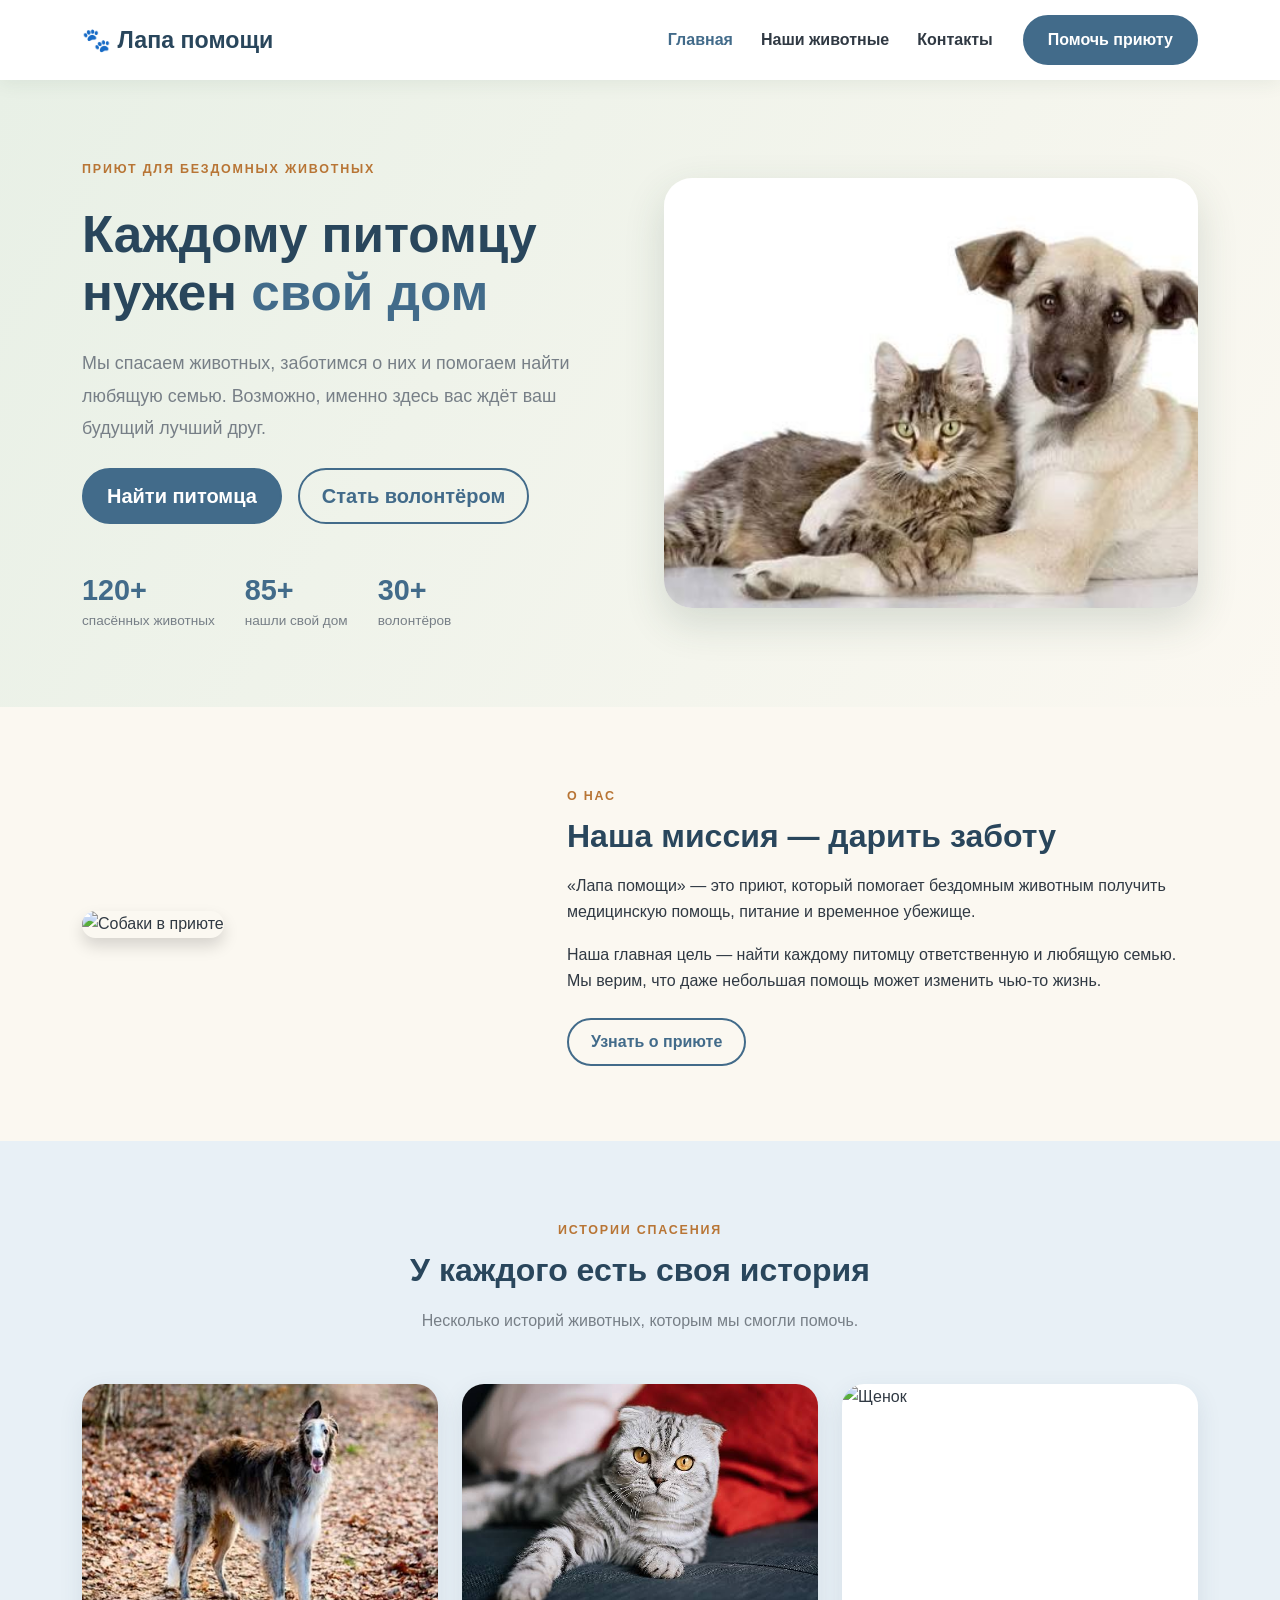
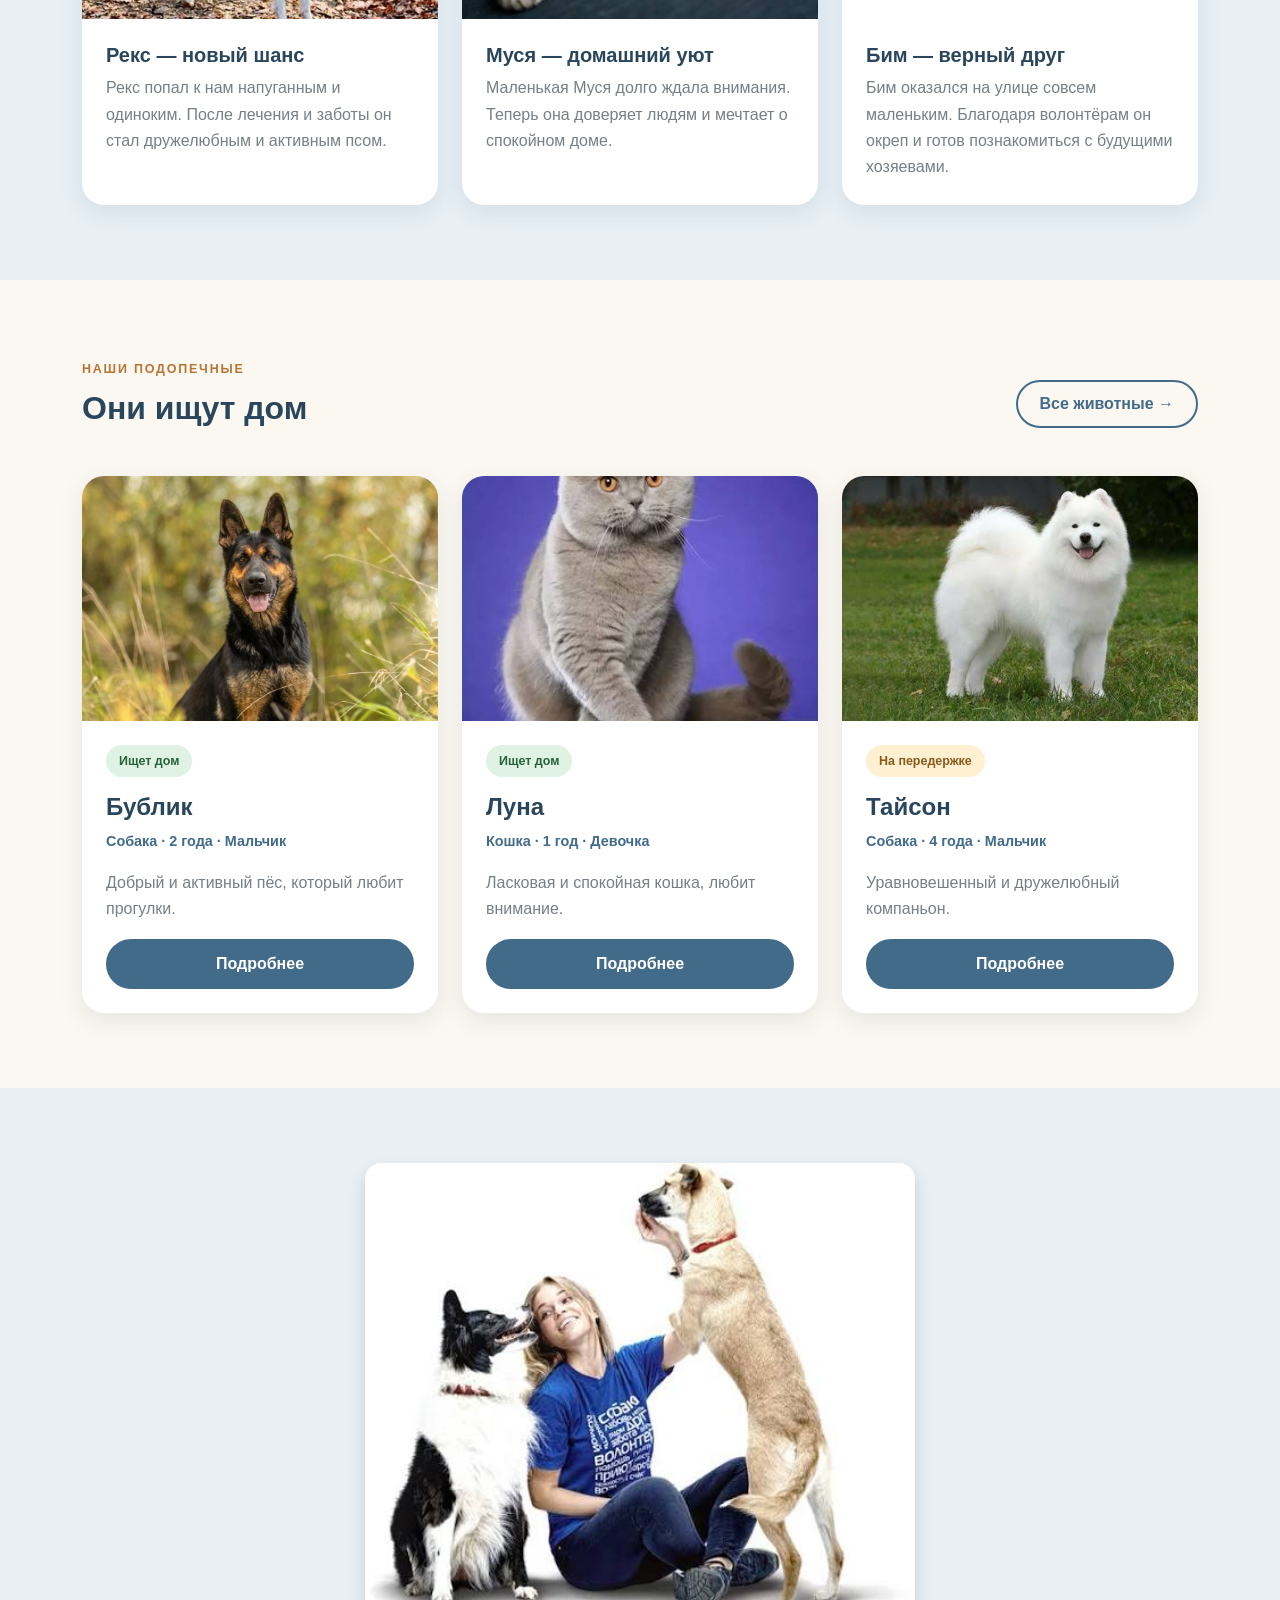
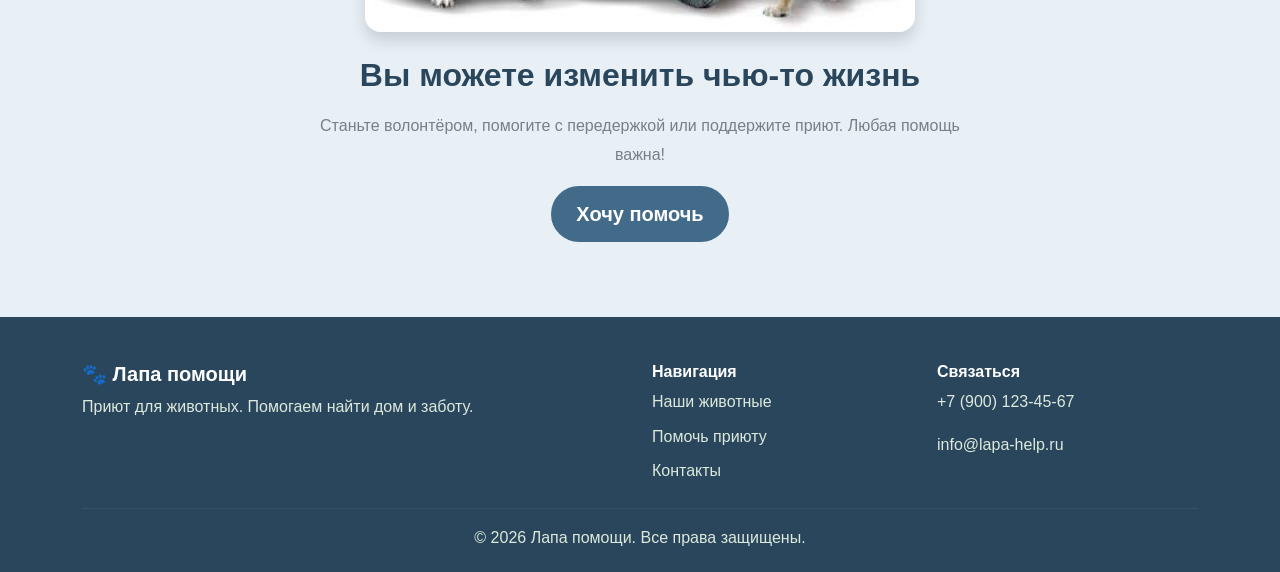
==== commit 63704dfd: "Fix homepage animal photos" ====
--- a/index.html
+++ b/index.html
@@ -146,7 +146,7 @@
             <div class="col-md-4">
                 <article class="story-card h-100">
                     <img
-                        src="https://images.unsplash.com/photo-1543466835-00a7907e9de1?auto=format&fit=crop&w=700&q=85"
+                        src="images/соб3.jpg"
                         alt="Собака Рекс">
                     <div class="p-4">
                         <h3 class="h5 fw-bold">Рекс — новый шанс</h3>
@@ -162,7 +162,7 @@
             <div class="col-md-4">
                 <article class="story-card h-100">
                     <img
-                        src="https://images.unsplash.com/photo-1514888286974-6c03e2ca1dba?auto=format&fit=crop&w=700&q=85"
+                        src="images/кош2.jpg"
                         alt="Кошка Муся">
                     <div class="p-4">
                         <h3 class="h5 fw-bold">Муся — домашний уют</h3>
@@ -212,7 +212,7 @@
             <div class="col-md-4">
                 <article class="pet-card h-100">
                     <img
-                        src="https://images.unsplash.com/photo-1537151625747-768eb6cf92b2?auto=format&fit=crop&w=700&q=85"
+                        src="images/соб1.jpg"
                         alt="Собака Бублик">
                     <div class="p-4">
                         <span class="status status-home">Ищет дом</span>
@@ -230,7 +230,7 @@
             <div class="col-md-4">
                 <article class="pet-card h-100">
                     <img
-                        src="https://images.unsplash.com/photo-1573865526739-10659fec78a5?auto=format&fit=crop&w=700&q=85"
+                        src="images/кош1.jpg"
                         alt="Кошка Луна">
                     <div class="p-4">
                         <span class="status status-home">Ищет дом</span>
@@ -248,7 +248,7 @@
             <div class="col-md-4">
                 <article class="pet-card h-100">
                     <img
-                        src="https://images.unsplash.com/photo-1548199973-03cce0bbc87b?auto=format&fit=crop&w=700&q=85"
+                        src="images/соб2.jpg"
                         alt="Собака Тайсон">
                     <div class="p-4">
                         <span class="status status-foster">На передержке</span>
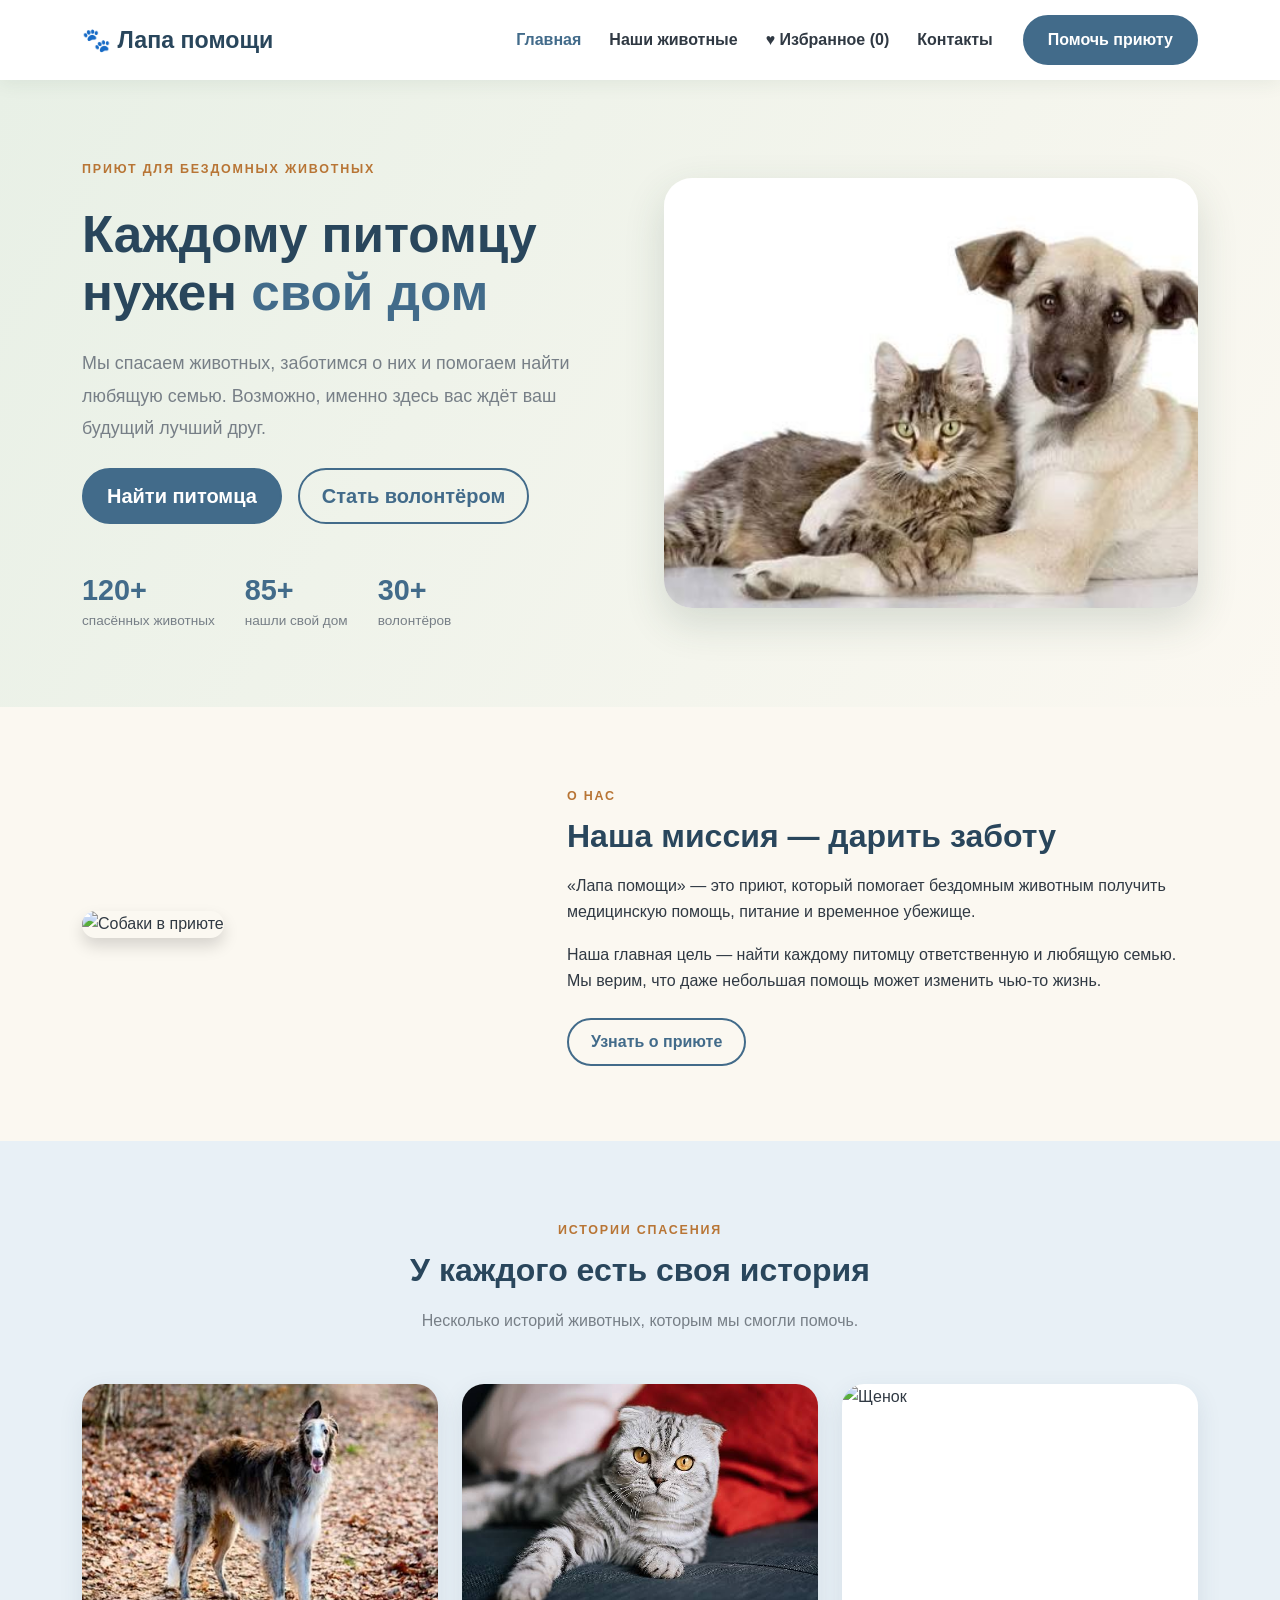
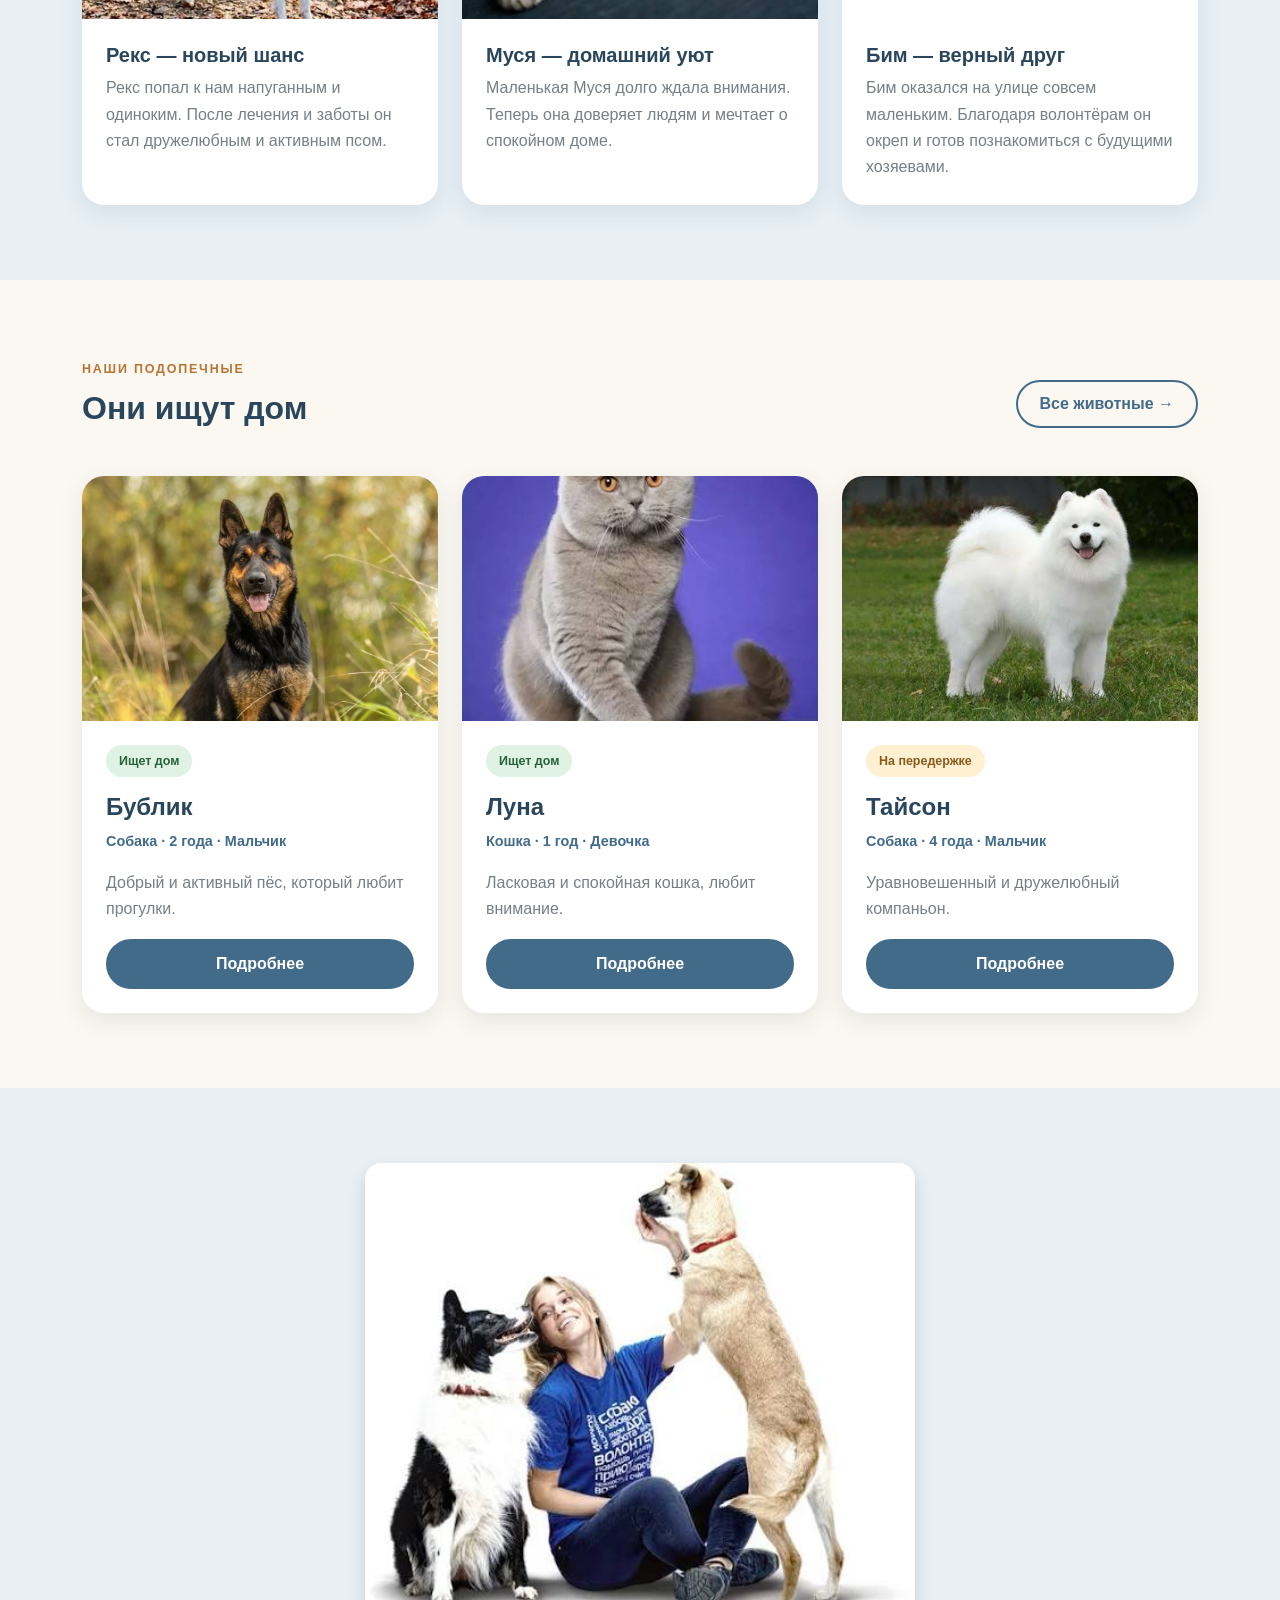
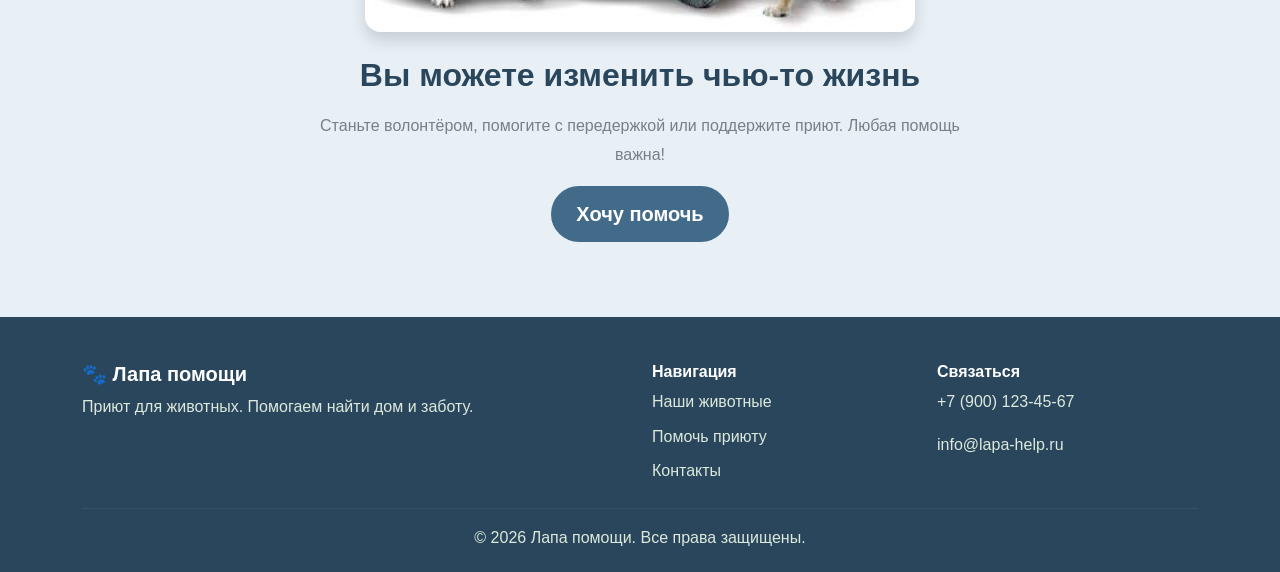
==== commit 4850233e: "Add favorites feature" ====
--- a/index.html
+++ b/index.html
@@ -29,6 +29,11 @@
                 </li>
                 <li class="nav-item">
                     <a class="nav-link" href="catalog.html">Наши животные</a>
+                </li>
+                <li class="nav-item">
+                    <a class="nav-link" href="favorites.html">
+                    ♥ Избранное (<span data-favorites-count>0</span>)
+                    </a>
                 </li>
                 <li class="nav-item">
                     <a class="nav-link" href="contacts.html">Контакты</a>
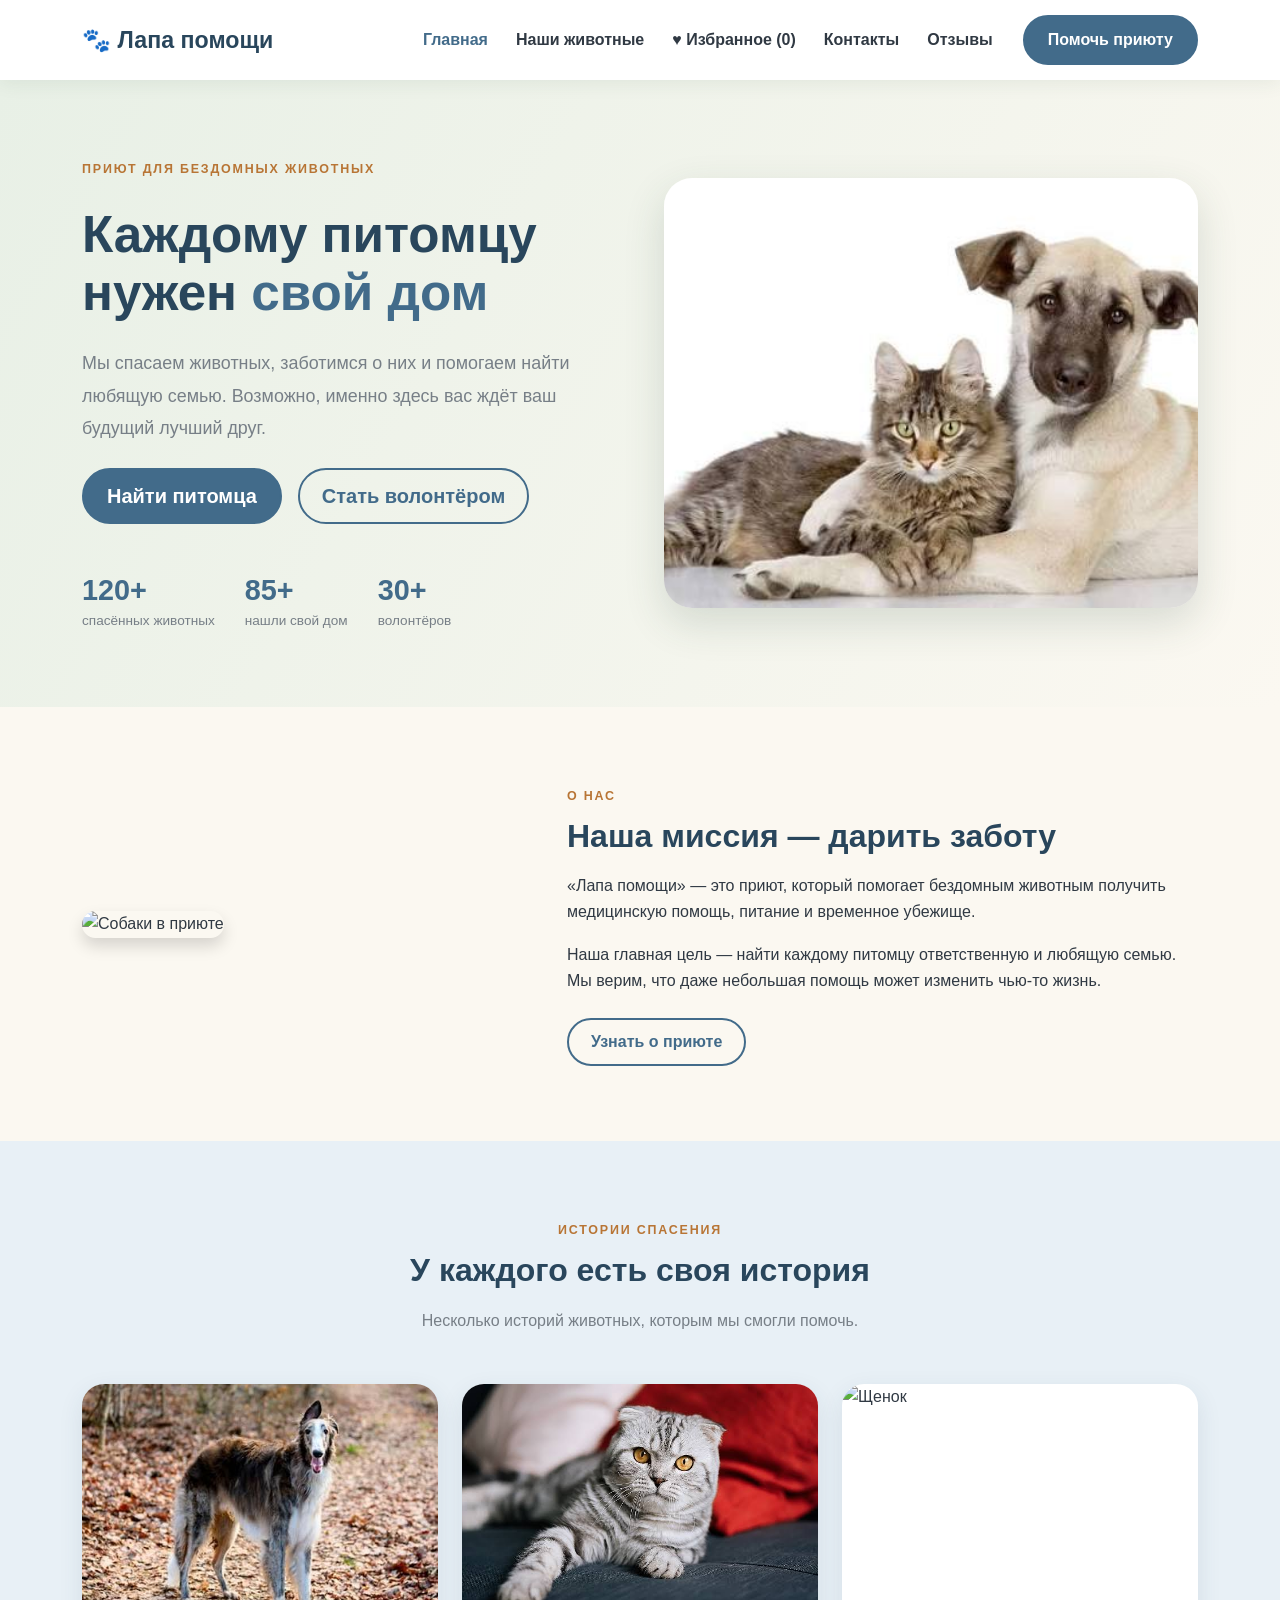
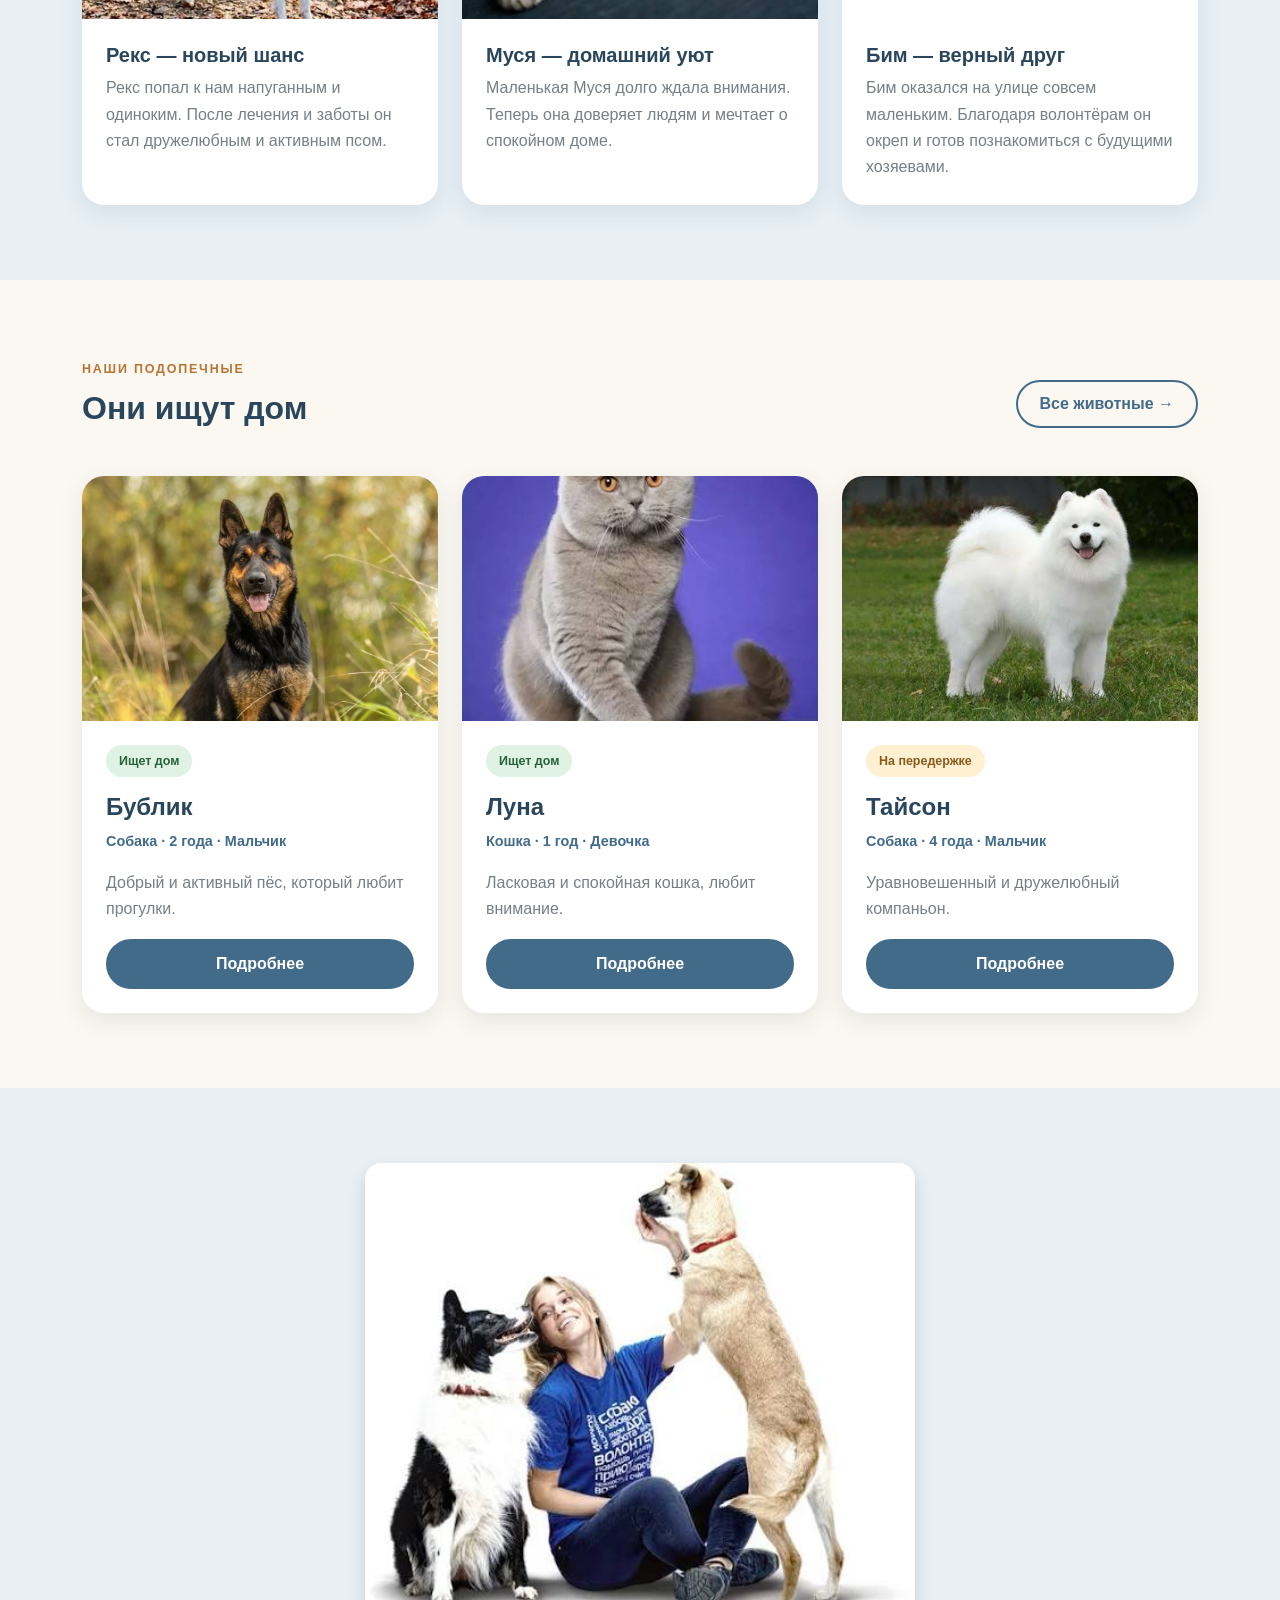
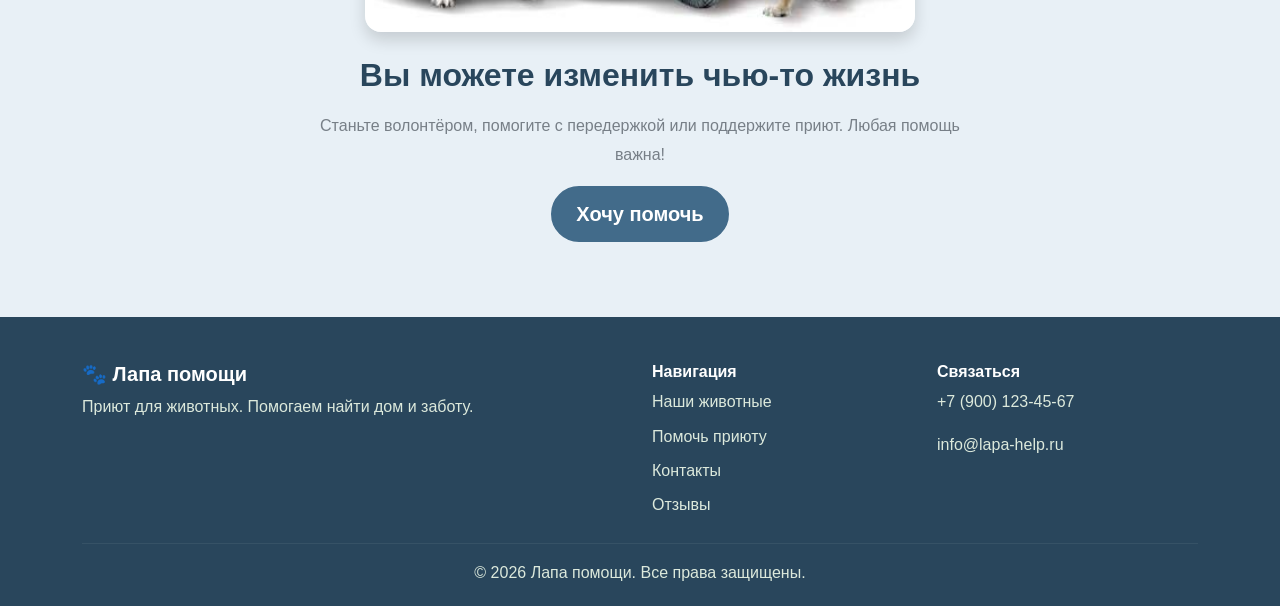
==== commit 3e1ae06e: "Add reviews page" ====
--- a/index.html
+++ b/index.html
@@ -37,6 +37,9 @@
                 </li>
                 <li class="nav-item">
                     <a class="nav-link" href="contacts.html">Контакты</a>
+                </li>
+                <li class="nav-item">
+                    <a class="nav-link" href="reviews.html">Отзывы</a>
                 </li>
                 <li class="nav-item ms-lg-3">
                     <a class="btn btn-primary" href="order.html">Помочь приюту</a>
@@ -307,6 +310,7 @@
                 <a href="catalog.html">Наши животные</a>
                 <a href="order.html">Помочь приюту</a>
                 <a href="contacts.html">Контакты</a>
+                <a href="reviews.html">Отзывы</a>
             </div>
 
             <div class="col-md-3">
